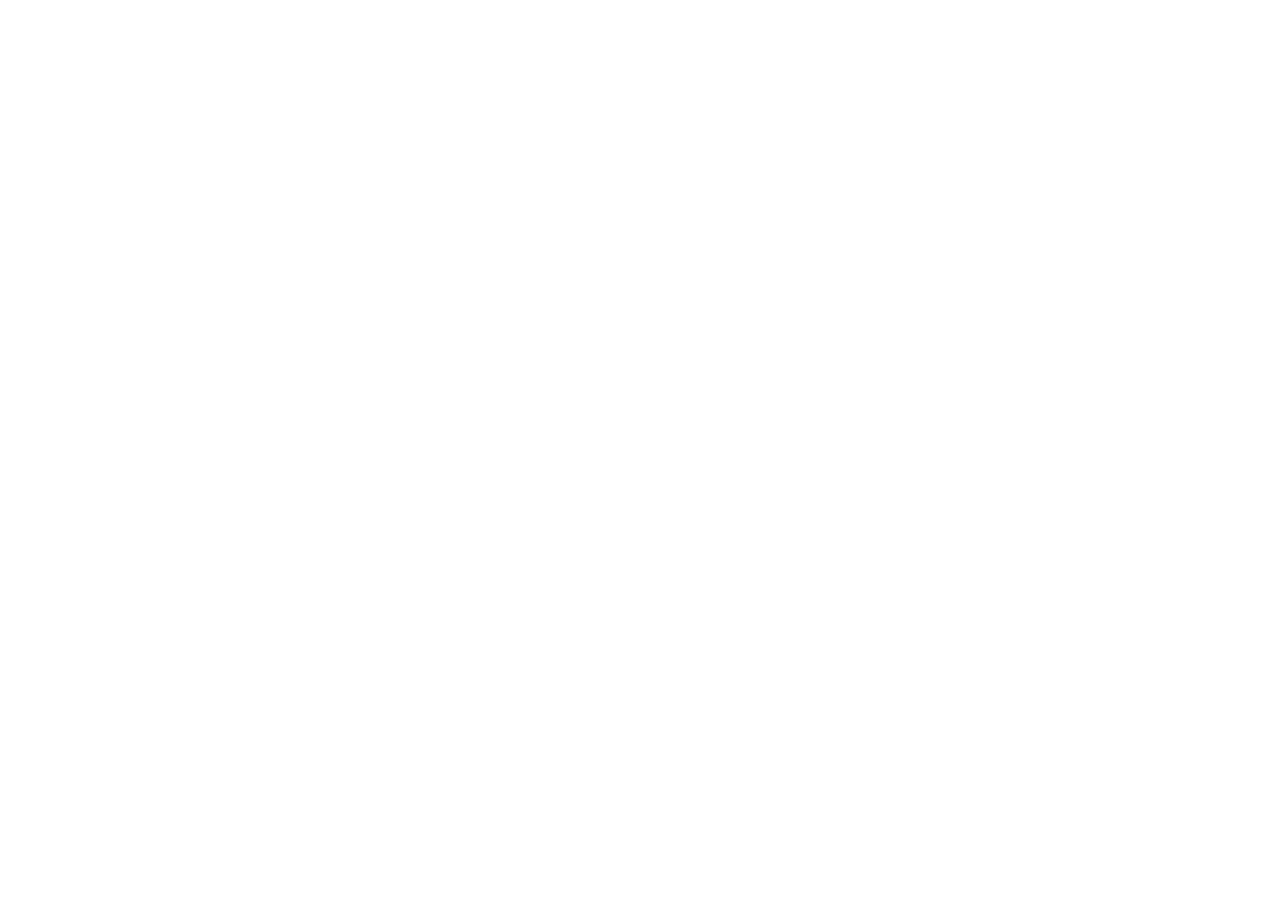
==== index.html @ 061f0e36 "Use tech stack vite_react_shadcn_ts" ====
<!DOCTYPE html>
<html lang="en">
  <head>
    <meta charset="UTF-8" />
    <meta name="viewport" content="width=device-width, initial-scale=1.0" />
    <title>ipl-arena-unleashed</title>
    <meta name="description" content="Lovable Generated Project" />
    <meta name="author" content="Lovable" />

    <meta property="og:title" content="ipl-arena-unleashed" />
    <meta property="og:description" content="Lovable Generated Project" />
    <meta property="og:type" content="website" />
    <meta property="og:image" content="https://lovable.dev/opengraph-image-p98pqg.png" />

    <meta name="twitter:card" content="summary_large_image" />
    <meta name="twitter:site" content="@lovable_dev" />
    <meta name="twitter:image" content="https://lovable.dev/opengraph-image-p98pqg.png" />
  </head>

  <body>
    <div id="root"></div>
    <!-- IMPORTANT: DO NOT REMOVE THIS SCRIPT TAG OR THIS VERY COMMENT! -->
    <script src="https://cdn.gpteng.co/gptengineer.js" type="module"></script>
    <script type="module" src="/src/main.tsx"></script>
  </body>
</html>
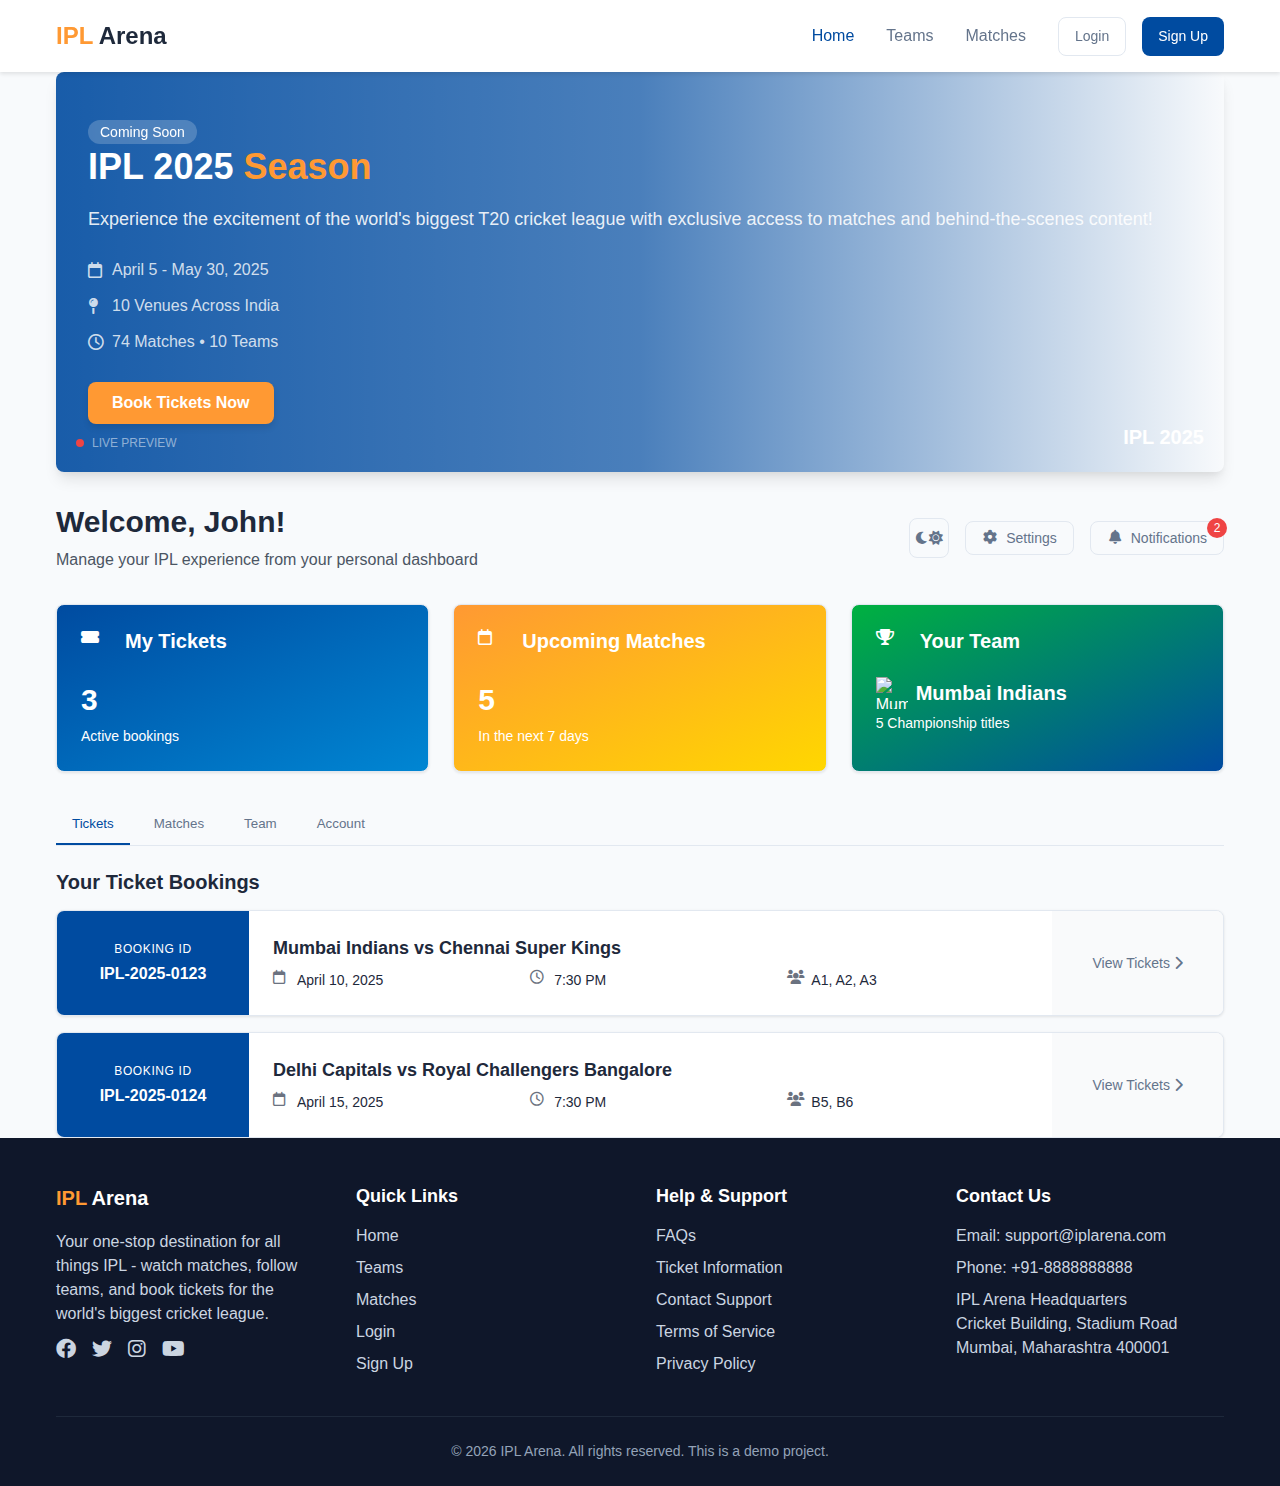
==== commit d65ab379: "Refactor: Convert project to HTML, CSS, and JS" ====
--- a/index.html
+++ b/index.html
@@ -1,9 +1,10 @@
+
 <!DOCTYPE html>
 <html lang="en">
   <head>
     <meta charset="UTF-8" />
     <meta name="viewport" content="width=device-width, initial-scale=1.0" />
-    <title>ipl-arena-unleashed</title>
+    <title>IPL Arena Unleashed</title>
     <meta name="description" content="Lovable Generated Project" />
     <meta name="author" content="Lovable" />
 
@@ -15,12 +16,556 @@
     <meta name="twitter:card" content="summary_large_image" />
     <meta name="twitter:site" content="@lovable_dev" />
     <meta name="twitter:image" content="https://lovable.dev/opengraph-image-p98pqg.png" />
+    
+    <link rel="stylesheet" href="styles.css">
+    <link rel="stylesheet" href="https://cdn.jsdelivr.net/npm/lucide-icons/dist/umd/lucide.min.css">
+    <!-- Font Awesome for icons -->
+    <link rel="stylesheet" href="https://cdnjs.cloudflare.com/ajax/libs/font-awesome/6.0.0/css/all.min.css">
   </head>
 
   <body>
-    <div id="root"></div>
+    <!-- App Container -->
+    <div id="app">
+      <!-- Navigation Bar -->
+      <nav class="navbar">
+        <div class="container">
+          <div class="navbar-brand">
+            <a href="index.html">
+              <span class="text-ipl-orange">IPL</span> Arena
+            </a>
+          </div>
+          <div class="navbar-menu" id="navbar-menu">
+            <a href="index.html" class="navbar-item active">Home</a>
+            <a href="teams.html" class="navbar-item">Teams</a>
+            <a href="matches.html" class="navbar-item">Matches</a>
+            <div class="navbar-end">
+              <a href="login.html" class="btn btn-outline">Login</a>
+              <a href="signup.html" class="btn btn-primary ml-4">Sign Up</a>
+            </div>
+          </div>
+          <button class="navbar-burger" id="navbar-burger">
+            <span></span>
+            <span></span>
+            <span></span>
+          </button>
+        </div>
+      </nav>
+
+      <!-- Main Content -->
+      <main class="container">
+        <!-- Dashboard Banner -->
+        <div class="dashboard-banner mb-8 rounded-lg shadow-lg overflow-hidden">
+          <div class="relative" style="height: 400px;">
+            <video class="absolute inset-0 w-full h-full object-cover" autoplay muted loop>
+              <source src="https://player.vimeo.com/external/577442929.hd.mp4?s=95cd585203a1df85b00594cf8551cf763bfd252e&profile_id=174&oauth2_token_id=57447761" type="video/mp4">
+              Your browser does not support the video tag.
+            </video>
+            
+            <!-- Dark overlay gradient -->
+            <div class="absolute inset-0 dark-overlay flex items-center">
+              <div class="p-8 max-w-lg">
+                <span class="inline-block px-3 py-1 bg-white-20 text-white rounded-full text-sm font-medium mb-4 backdrop-blur">
+                  Coming Soon
+                </span>
+                <h2 class="text-4xl font-bold text-white mb-4 leading-tight">
+                  IPL 2025 <span class="text-ipl-orange">Season</span>
+                </h2>
+                <p class="text-white-90 text-lg mb-6 leading-relaxed">
+                  Experience the excitement of the world's biggest T20 cricket league with exclusive access to matches and behind-the-scenes content!
+                </p>
+                
+                <div class="mb-7 space-y-3">
+                  <div class="flex items-center text-white-80">
+                    <i class="fa-regular fa-calendar icon-sm mr-2"></i>
+                    <span>April 5 - May 30, 2025</span>
+                  </div>
+                  <div class="flex items-center text-white-80">
+                    <i class="fa-solid fa-map-pin icon-sm mr-2"></i>
+                    <span>10 Venues Across India</span>
+                  </div>
+                  <div class="flex items-center text-white-80">
+                    <i class="fa-regular fa-clock icon-sm mr-2"></i>
+                    <span>74 Matches • 10 Teams</span>
+                  </div>
+                </div>
+                
+                <button class="btn btn-orange">
+                  Book Tickets Now
+                </button>
+              </div>
+            </div>
+            
+            <!-- IPL logo watermark -->
+            <div class="absolute bottom-5 right-5 opacity-50">
+              <div class="text-white text-xl font-bold">
+                IPL 2025
+              </div>
+            </div>
+            
+            <!-- Video play status indicator -->
+            <div class="absolute bottom-5 left-5 flex items-center text-white-50 text-xs">
+              <div class="w-2 h-2 bg-red-500 rounded-full mr-2 animate-pulse"></div>
+              <span>LIVE PREVIEW</span>
+            </div>
+          </div>
+        </div>
+
+        <!-- Dashboard Header -->
+        <div class="dashboard-header flex-col md-flex-row md-items-center justify-between mb-8">
+          <div>
+            <h1 class="text-3xl font-bold mb-2">Welcome, John!</h1>
+            <p class="text-gray-600 dark-text-gray-400">
+              Manage your IPL experience from your personal dashboard
+            </p>
+          </div>
+          <div class="mt-4 md-mt-0 flex items-center gap-2">
+            <button id="toggle-theme" class="btn btn-outline btn-icon mr-2">
+              <i class="fa-solid fa-moon dark-hidden"></i>
+              <i class="fa-solid fa-sun dark-visible hidden"></i>
+            </button>
+            <button class="btn btn-outline mr-2">
+              <i class="fa-solid fa-gear icon-sm mr-2"></i>
+              Settings
+            </button>
+            <button class="btn btn-outline relative">
+              <i class="fa-solid fa-bell icon-sm mr-2"></i>
+              Notifications
+              <span class="notification-badge">2</span>
+            </button>
+          </div>
+        </div>
+
+        <!-- Dashboard Cards -->
+        <div class="dashboard-cards grid grid-cols-1 md-grid-cols-3 gap-6 mb-8">
+          <div class="card bg-gradient-blue text-white">
+            <div class="flex items-center mb-4">
+              <i class="fa-solid fa-ticket-alt h-8 w-8 mr-3"></i>
+              <h3 class="text-xl font-bold">My Tickets</h3>
+            </div>
+            <p class="text-3xl font-bold mb-1">3</p>
+            <p class="text-sm opacity-80">Active bookings</p>
+          </div>
+          
+          <div class="card bg-gradient-orange text-white">
+            <div class="flex items-center mb-4">
+              <i class="fa-regular fa-calendar h-8 w-8 mr-3"></i>
+              <h3 class="text-xl font-bold">Upcoming Matches</h3>
+            </div>
+            <p class="text-3xl font-bold mb-1">5</p>
+            <p class="text-sm opacity-80">In the next 7 days</p>
+          </div>
+          
+          <div class="card bg-gradient-green text-white">
+            <div class="flex items-center mb-4">
+              <i class="fa-solid fa-trophy h-8 w-8 mr-3"></i>
+              <h3 class="text-xl font-bold">Your Team</h3>
+            </div>
+            <div class="favorite-team">
+              <div class="flex items-center mb-1">
+                <img src="https://bcciplayerimages.s3.ap-south-1.amazonaws.com/ipl/MI/Logos/Medium/MI.png" alt="Mumbai Indians" class="h-8 w-8 mr-2 object-contain team-logo">
+                <p class="text-xl font-bold">Mumbai Indians</p>
+              </div>
+              <p class="text-sm opacity-80">5 Championship titles</p>
+            </div>
+          </div>
+        </div>
+
+        <!-- Dashboard Tabs -->
+        <div class="dashboard-tabs">
+          <div class="tabs">
+            <button class="tab-item active" data-tab="tickets">Tickets</button>
+            <button class="tab-item" data-tab="matches">Matches</button>
+            <button class="tab-item" data-tab="team">Team</button>
+            <button class="tab-item" data-tab="account">Account</button>
+          </div>
+          
+          <!-- Tab Content -->
+          <div class="tab-content">
+            <!-- Tickets Tab -->
+            <div id="tickets-tab" class="tab-pane active">
+              <h3 class="text-xl font-bold mb-4">Your Ticket Bookings</h3>
+              
+              <div class="space-y-4">
+                <div class="card overflow-hidden">
+                  <div class="flex flex-col md-flex-row">
+                    <div class="bg-ipl-blue text-white p-6 flex flex-col items-center justify-center md-w-48">
+                      <p class="text-xs uppercase tracking-wider mb-1">Booking ID</p>
+                      <p class="font-bold">IPL-2025-0123</p>
+                    </div>
+                    <div class="p-6 flex-grow">
+                      <p class="text-lg font-bold mb-2">Mumbai Indians vs Chennai Super Kings</p>
+                      <div class="grid grid-cols-1 md-grid-cols-3 gap-4 text-sm">
+                        <div class="flex items-start">
+                          <i class="fa-regular fa-calendar h-4 w-4 mr-2 mt-0.5 text-gray-500"></i>
+                          <span>April 10, 2025</span>
+                        </div>
+                        <div class="flex items-start">
+                          <i class="fa-regular fa-clock h-4 w-4 mr-2 mt-0.5 text-gray-500"></i>
+                          <span>7:30 PM</span>
+                        </div>
+                        <div class="flex items-start">
+                          <i class="fa-solid fa-users h-4 w-4 mr-2 mt-0.5 text-gray-500"></i>
+                          <span>A1, A2, A3</span>
+                        </div>
+                      </div>
+                    </div>
+                    <div class="p-6 flex flex-col justify-center items-center md-items-end bg-gray-50">
+                      <a href="book-tickets.html" class="btn btn-ghost flex items-center">
+                        View Tickets
+                        <i class="fa-solid fa-chevron-right ml-1"></i>
+                      </a>
+                    </div>
+                  </div>
+                </div>
+                
+                <div class="card overflow-hidden">
+                  <div class="flex flex-col md-flex-row">
+                    <div class="bg-ipl-blue text-white p-6 flex flex-col items-center justify-center md-w-48">
+                      <p class="text-xs uppercase tracking-wider mb-1">Booking ID</p>
+                      <p class="font-bold">IPL-2025-0124</p>
+                    </div>
+                    <div class="p-6 flex-grow">
+                      <p class="text-lg font-bold mb-2">Delhi Capitals vs Royal Challengers Bangalore</p>
+                      <div class="grid grid-cols-1 md-grid-cols-3 gap-4 text-sm">
+                        <div class="flex items-start">
+                          <i class="fa-regular fa-calendar h-4 w-4 mr-2 mt-0.5 text-gray-500"></i>
+                          <span>April 15, 2025</span>
+                        </div>
+                        <div class="flex items-start">
+                          <i class="fa-regular fa-clock h-4 w-4 mr-2 mt-0.5 text-gray-500"></i>
+                          <span>7:30 PM</span>
+                        </div>
+                        <div class="flex items-start">
+                          <i class="fa-solid fa-users h-4 w-4 mr-2 mt-0.5 text-gray-500"></i>
+                          <span>B5, B6</span>
+                        </div>
+                      </div>
+                    </div>
+                    <div class="p-6 flex flex-col justify-center items-center md-items-end bg-gray-50">
+                      <a href="book-tickets.html" class="btn btn-ghost flex items-center">
+                        View Tickets
+                        <i class="fa-solid fa-chevron-right ml-1"></i>
+                      </a>
+                    </div>
+                  </div>
+                </div>
+              </div>
+            </div>
+            
+            <!-- Matches Tab -->
+            <div id="matches-tab" class="tab-pane">
+              <h3 class="text-xl font-bold mb-4">Upcoming Matches</h3>
+              
+              <div class="grid grid-cols-1 md-grid-cols-2 lg-grid-cols-3 gap-6">
+                <!-- Match Card 1 -->
+                <div class="card overflow-hidden">
+                  <div class="p-4 border-b">
+                    <p class="text-sm text-gray-500">
+                      Wed, 10 Apr • 7:30 PM
+                    </p>
+                    <p class="font-medium">Wankhede Stadium, Mumbai</p>
+                  </div>
+                  
+                  <div class="flex items-center justify-between p-4">
+                    <div class="text-center">
+                      <div class="h-16 w-16 flex items-center justify-center mx-auto">
+                        <img src="https://bcciplayerimages.s3.ap-south-1.amazonaws.com/ipl/MI/Logos/Medium/MI.png" alt="Mumbai Indians" class="max-w-full max-h-full object-contain">
+                      </div>
+                      <p class="font-bold mt-2">MI</p>
+                    </div>
+                    
+                    <div class="text-center">
+                      <p class="text-xs text-gray-500 mb-1">Match 1</p>
+                      <p class="font-bold text-xl">VS</p>
+                    </div>
+                    
+                    <div class="text-center">
+                      <div class="h-16 w-16 flex items-center justify-center mx-auto">
+                        <img src="https://bcciplayerimages.s3.ap-south-1.amazonaws.com/ipl/CSK/logos/Medium/CSK.png" alt="Chennai Super Kings" class="max-w-full max-h-full object-contain">
+                      </div>
+                      <p class="font-bold mt-2">CSK</p>
+                    </div>
+                  </div>
+                  
+                  <div class="p-4 border-t">
+                    <a href="book-tickets.html" class="btn btn-blue w-full">
+                      Book Tickets
+                    </a>
+                  </div>
+                </div>
+                
+                <!-- Match Card 2 -->
+                <div class="card overflow-hidden">
+                  <div class="p-4 border-b">
+                    <p class="text-sm text-gray-500">
+                      Fri, 12 Apr • 7:30 PM
+                    </p>
+                    <p class="font-medium">M. Chinnaswamy Stadium, Bangalore</p>
+                  </div>
+                  
+                  <div class="flex items-center justify-between p-4">
+                    <div class="text-center">
+                      <div class="h-16 w-16 flex items-center justify-center mx-auto">
+                        <img src="https://bcciplayerimages.s3.ap-south-1.amazonaws.com/ipl/RCB/Logos/Medium/RCB.png" alt="Royal Challengers Bangalore" class="max-w-full max-h-full object-contain">
+                      </div>
+                      <p class="font-bold mt-2">RCB</p>
+                    </div>
+                    
+                    <div class="text-center">
+                      <p class="text-xs text-gray-500 mb-1">Match 2</p>
+                      <p class="font-bold text-xl">VS</p>
+                    </div>
+                    
+                    <div class="text-center">
+                      <div class="h-16 w-16 flex items-center justify-center mx-auto">
+                        <img src="https://bcciplayerimages.s3.ap-south-1.amazonaws.com/ipl/KKR/Logos/Medium/KKR.png" alt="Kolkata Knight Riders" class="max-w-full max-h-full object-contain">
+                      </div>
+                      <p class="font-bold mt-2">KKR</p>
+                    </div>
+                  </div>
+                  
+                  <div class="p-4 border-t">
+                    <a href="book-tickets.html" class="btn btn-blue w-full">
+                      Book Tickets
+                    </a>
+                  </div>
+                </div>
+                
+                <!-- Match Card 3 -->
+                <div class="card overflow-hidden">
+                  <div class="p-4 border-b">
+                    <p class="text-sm text-gray-500">
+                      Sun, 14 Apr • 3:30 PM
+                    </p>
+                    <p class="font-medium">Arun Jaitley Stadium, Delhi</p>
+                  </div>
+                  
+                  <div class="flex items-center justify-between p-4">
+                    <div class="text-center">
+                      <div class="h-16 w-16 flex items-center justify-center mx-auto">
+                        <img src="https://bcciplayerimages.s3.ap-south-1.amazonaws.com/ipl/DC/Logos/Medium/DC.png" alt="Delhi Capitals" class="max-w-full max-h-full object-contain">
+                      </div>
+                      <p class="font-bold mt-2">DC</p>
+                    </div>
+                    
+                    <div class="text-center">
+                      <p class="text-xs text-gray-500 mb-1">Match 3</p>
+                      <p class="font-bold text-xl">VS</p>
+                    </div>
+                    
+                    <div class="text-center">
+                      <div class="h-16 w-16 flex items-center justify-center mx-auto">
+                        <img src="https://bcciplayerimages.s3.ap-south-1.amazonaws.com/ipl/PBKS/Logos/Medium/PBKS.png" alt="Punjab Kings" class="max-w-full max-h-full object-contain">
+                      </div>
+                      <p class="font-bold mt-2">PBKS</p>
+                    </div>
+                  </div>
+                  
+                  <div class="p-4 border-t">
+                    <a href="book-tickets.html" class="btn btn-blue w-full">
+                      Book Tickets
+                    </a>
+                  </div>
+                </div>
+              </div>
+            </div>
+            
+            <!-- Team Tab -->
+            <div id="team-tab" class="tab-pane">
+              <h3 class="text-xl font-bold mb-4">Your Favorite Team</h3>
+              
+              <div class="grid grid-cols-1 md-grid-cols-2 gap-6">
+                <!-- Team Card -->
+                <div class="card team-card overflow-hidden">
+                  <div class="team-card-header" style="background-color: #0078BC;">
+                    <div class="team-logo-container">
+                      <img src="https://bcciplayerimages.s3.ap-south-1.amazonaws.com/ipl/MI/Logos/Medium/MI.png" alt="Mumbai Indians" class="team-logo">
+                    </div>
+                    <div class="team-info">
+                      <h3 class="team-name">Mumbai Indians</h3>
+                      <p class="team-details">5x IPL Champions</p>
+                    </div>
+                  </div>
+                  <div class="team-stats">
+                    <div class="stat">
+                      <span class="stat-value">5</span>
+                      <span class="stat-label">Titles</span>
+                    </div>
+                    <div class="stat">
+                      <span class="stat-value">2013</span>
+                      <span class="stat-label">First Win</span>
+                    </div>
+                    <div class="stat">
+                      <span class="stat-value">234</span>
+                      <span class="stat-label">Matches</span>
+                    </div>
+                  </div>
+                  <div class="p-4 border-t">
+                    <button id="team-details-btn" class="btn btn-outline w-full" style="color: #0078BC; border-color: #0078BC;">
+                      Team Details
+                    </button>
+                  </div>
+                </div>
+                
+                <!-- Team Information Card -->
+                <div class="card p-6">
+                  <h4 class="text-lg font-bold mb-4 flex items-center">
+                    <i class="fa-solid fa-trophy mr-2" style="color: #0078BC;"></i>
+                    Team Information
+                  </h4>
+                  <div class="space-y-4">
+                    <div class="flex items-center">
+                      <i class="fa-solid fa-users mr-2 text-gray-500"></i>
+                      <div class="text-gray-500 w-24">Owner:</div>
+                      <div class="font-medium">Reliance Industries</div>
+                    </div>
+                    <div class="flex items-center">
+                      <i class="fa-solid fa-map-pin mr-2 text-gray-500"></i>
+                      <div class="text-gray-500 w-24">Home Ground:</div>
+                      <div class="font-medium">Wankhede Stadium</div>
+                    </div>
+                    <div class="flex items-center">
+                      <i class="fa-solid fa-award mr-2 text-gray-500"></i>
+                      <div class="text-gray-500 w-24">Championships:</div>
+                      <div class="font-medium">5</div>
+                    </div>
+                    
+                    <div class="pt-2">
+                      <h5 class="font-medium mb-3 flex items-center">
+                        <i class="fa-solid fa-users mr-2" style="color: #0078BC;"></i>
+                        Key Players
+                      </h5>
+                      <div class="grid grid-cols-2 gap-2">
+                        <div class="flex items-center bg-light-blue px-3 py-2 rounded-md" style="color: #0078BC">
+                          <span class="w-5 h-5 rounded-full bg-white mr-2 flex items-center justify-center text-xs" style="color: #0078BC">
+                            1
+                          </span>
+                          Rohit Sharma
+                        </div>
+                        <div class="flex items-center bg-light-blue px-3 py-2 rounded-md" style="color: #0078BC">
+                          <span class="w-5 h-5 rounded-full bg-white mr-2 flex items-center justify-center text-xs" style="color: #0078BC">
+                            2
+                          </span>
+                          Jasprit Bumrah
+                        </div>
+                        <div class="flex items-center bg-light-blue px-3 py-2 rounded-md" style="color: #0078BC">
+                          <span class="w-5 h-5 rounded-full bg-white mr-2 flex items-center justify-center text-xs" style="color: #0078BC">
+                            3
+                          </span>
+                          Suryakumar Yadav
+                        </div>
+                        <div class="flex items-center bg-light-blue px-3 py-2 rounded-md" style="color: #0078BC">
+                          <span class="w-5 h-5 rounded-full bg-white mr-2 flex items-center justify-center text-xs" style="color: #0078BC">
+                            4
+                          </span>
+                          Hardik Pandya
+                        </div>
+                      </div>
+                    </div>
+                    
+                    <div class="pt-3">
+                      <p class="text-sm leading-relaxed">
+                        Mumbai Indians is the most successful team in IPL history with five championships. Known for their strong team culture and ability to nurture young talent.
+                      </p>
+                      <a href="teams.html" class="btn w-full mt-4" style="background-color: #0078BC; color: white;">
+                        View Complete Team Profile
+                      </a>
+                    </div>
+                  </div>
+                </div>
+              </div>
+            </div>
+            
+            <!-- Account Tab -->
+            <div id="account-tab" class="tab-pane">
+              <h3 class="text-xl font-bold mb-4">Account Information</h3>
+              
+              <div class="card p-6">
+                <div class="space-y-4">
+                  <div>
+                    <p class="text-sm text-gray-500">Name</p>
+                    <p class="font-medium">John Doe</p>
+                  </div>
+                  <div>
+                    <p class="text-sm text-gray-500">Email</p>
+                    <p class="font-medium">user@example.com</p>
+                  </div>
+                  <div>
+                    <p class="text-sm text-gray-500">Phone</p>
+                    <p class="font-medium">+91 98765 43210</p>
+                  </div>
+                  <div>
+                    <p class="text-sm text-gray-500">Member Since</p>
+                    <p class="font-medium">January 2025</p>
+                  </div>
+                </div>
+              </div>
+            </div>
+          </div>
+        </div>
+      </main>
+
+      <!-- Footer -->
+      <footer class="footer">
+        <div class="container mx-auto px-4 py-8">
+          <div class="footer-grid">
+            <div>
+              <h3 class="footer-title">
+                <span class="text-ipl-orange">IPL</span> Arena
+              </h3>
+              <p class="footer-text mb-4">
+                Your one-stop destination for all things IPL - watch matches, follow teams, and book tickets for the world's biggest cricket league.
+              </p>
+              <div class="social-icons">
+                <a href="#" class="social-icon"><i class="fab fa-facebook"></i></a>
+                <a href="#" class="social-icon"><i class="fab fa-twitter"></i></a>
+                <a href="#" class="social-icon"><i class="fab fa-instagram"></i></a>
+                <a href="#" class="social-icon"><i class="fab fa-youtube"></i></a>
+              </div>
+            </div>
+            <div>
+              <h3 class="footer-section-title">Quick Links</h3>
+              <ul class="footer-links">
+                <li><a href="index.html">Home</a></li>
+                <li><a href="teams.html">Teams</a></li>
+                <li><a href="matches.html">Matches</a></li>
+                <li><a href="login.html">Login</a></li>
+                <li><a href="signup.html">Sign Up</a></li>
+              </ul>
+            </div>
+            <div>
+              <h3 class="footer-section-title">Help & Support</h3>
+              <ul class="footer-links">
+                <li><a href="#">FAQs</a></li>
+                <li><a href="#">Ticket Information</a></li>
+                <li><a href="#">Contact Support</a></li>
+                <li><a href="#">Terms of Service</a></li>
+                <li><a href="#">Privacy Policy</a></li>
+              </ul>
+            </div>
+            <div>
+              <h3 class="footer-section-title">Contact Us</h3>
+              <p class="footer-text mb-2">Email: support@iplarena.com</p>
+              <p class="footer-text mb-2">Phone: +91-8888888888</p>
+              <p class="footer-text">
+                IPL Arena Headquarters<br>
+                Cricket Building, Stadium Road<br>
+                Mumbai, Maharashtra 400001
+              </p>
+            </div>
+          </div>
+          <div class="footer-bottom">
+            <p>&copy; <span id="current-year"></span> IPL Arena. All rights reserved. This is a demo project.</p>
+          </div>
+        </div>
+      </footer>
+    </div>
+
+    <!-- Toast notification container -->
+    <div id="toast-container" class="toast-container"></div>
+
     <!-- IMPORTANT: DO NOT REMOVE THIS SCRIPT TAG OR THIS VERY COMMENT! -->
     <script src="https://cdn.gpteng.co/gptengineer.js" type="module"></script>
-    <script type="module" src="/src/main.tsx"></script>
+    <script src="script.js"></script>
   </body>
 </html>
--- a/styles.css
+++ b/styles.css
@@ -0,0 +1,1304 @@
+
+/* Base styles */
+:root {
+  --background: 0 0% 100%;
+  --foreground: 224 71.4% 4.1%;
+  --card: 0 0% 100%;
+  --card-foreground: 224 71.4% 4.1%;
+  --popover: 0 0% 100%;
+  --popover-foreground: 224 71.4% 4.1%;
+  --primary: 220.9 39.3% 11%;
+  --primary-foreground: 210 20% 98%;
+  --secondary: 220 14.3% 95.9%;
+  --secondary-foreground: 220.9 39.3% 11%;
+  --muted: 220 14.3% 95.9%;
+  --muted-foreground: 220 8.9% 46.1%;
+  --accent: 220 14.3% 95.9%;
+  --accent-foreground: 220.9 39.3% 11%;
+  --destructive: 0 84.2% 60.2%;
+  --destructive-foreground: 210 20% 98%;
+  --border: 220 13% 91%;
+  --input: 220 13% 91%;
+  --ring: 224 71.4% 4.1%;
+  --radius: 0.5rem;
+  
+  /* IPL colors */
+  --ipl-blue: #004BA0;
+  --ipl-orange: #FF9933;
+  --ipl-purple: #3F0FB7;
+  --ipl-green: #00B140;
+  --ipl-gold: #FFD700;
+}
+
+/* Dark mode variables */
+.dark {
+  --background: 224 71.4% 4.1%;
+  --foreground: 210 20% 98%;
+  --card: 224 71.4% 4.1%;
+  --card-foreground: 210 20% 98%;
+  --popover: 224 71.4% 4.1%;
+  --popover-foreground: 210 20% 98%;
+  --primary: 210 20% 98%;
+  --primary-foreground: 220.9 39.3% 11%;
+  --secondary: 215 27.9% 16.9%;
+  --secondary-foreground: 210 20% 98%;
+  --muted: 215 27.9% 16.9%;
+  --muted-foreground: 217.9 10.6% 64.9%;
+  --accent: 215 27.9% 16.9%;
+  --accent-foreground: 210 20% 98%;
+  --destructive: 0 62.8% 30.6%;
+  --destructive-foreground: 210 20% 98%;
+  --border: 215 27.9% 16.9%;
+  --input: 215 27.9% 16.9%;
+  --ring: 216 12.2% 83.9%;
+}
+
+/* Reset styles */
+* {
+  margin: 0;
+  padding: 0;
+  box-sizing: border-box;
+  border-color: hsl(var(--border));
+}
+
+body {
+  font-family: -apple-system, BlinkMacSystemFont, "Segoe UI", Roboto, Helvetica, Arial, sans-serif;
+  background-color: #f8fafc;
+  color: #1e293b;
+  line-height: 1.5;
+  transition: background-color 0.3s, color 0.3s;
+}
+
+body.dark {
+  background-color: #0f172a;
+  color: #f1f5f9;
+}
+
+/* Layout */
+.container {
+  width: 100%;
+  max-width: 1200px;
+  margin: 0 auto;
+  padding: 0 1rem;
+}
+
+main {
+  padding: 2rem 0;
+  min-height: calc(100vh - 64px - 400px); /* Subtract header and footer height */
+}
+
+/* Typography */
+h1, h2, h3, h4, h5, h6 {
+  margin-bottom: 0.5rem;
+  font-weight: 600;
+  line-height: 1.2;
+}
+
+a {
+  color: var(--ipl-blue);
+  text-decoration: none;
+  transition: color 0.3s;
+}
+
+a:hover {
+  color: #0062cc;
+  text-decoration: underline;
+}
+
+.dark a {
+  color: #60a5fa;
+}
+
+.dark a:hover {
+  color: #93c5fd;
+}
+
+/* Navbar */
+.navbar {
+  background-color: white;
+  box-shadow: 0 2px 4px rgba(0, 0, 0, 0.1);
+  padding: 1rem 0;
+  position: sticky;
+  top: 0;
+  z-index: 100;
+  transition: background-color 0.3s;
+}
+
+.dark .navbar {
+  background-color: #1e293b;
+  box-shadow: 0 2px 4px rgba(0, 0, 0, 0.3);
+}
+
+.navbar .container {
+  display: flex;
+  justify-content: space-between;
+  align-items: center;
+}
+
+.navbar-brand {
+  font-size: 1.5rem;
+  font-weight: 700;
+}
+
+.navbar-brand a {
+  color: #1e293b;
+  text-decoration: none;
+}
+
+.dark .navbar-brand a {
+  color: #f1f5f9;
+}
+
+.navbar-menu {
+  display: flex;
+  align-items: center;
+}
+
+.navbar-item {
+  padding: 0.5rem 1rem;
+  color: #64748b;
+  text-decoration: none;
+  transition: color 0.3s;
+}
+
+.navbar-item:hover, 
+.navbar-item.active {
+  color: var(--ipl-blue);
+}
+
+.dark .navbar-item {
+  color: #cbd5e1;
+}
+
+.dark .navbar-item:hover, 
+.dark .navbar-item.active {
+  color: white;
+}
+
+.navbar-end {
+  display: flex;
+  margin-left: 1rem;
+}
+
+.navbar-burger {
+  display: none;
+  background: none;
+  border: none;
+  cursor: pointer;
+}
+
+.navbar-burger span {
+  display: block;
+  width: 24px;
+  height: 2px;
+  margin: 5px 0;
+  background-color: #1e293b;
+  transition: transform 0.3s, opacity 0.3s;
+}
+
+.dark .navbar-burger span {
+  background-color: #f1f5f9;
+}
+
+/* Buttons */
+.btn {
+  display: inline-flex;
+  align-items: center;
+  justify-content: center;
+  border-radius: 0.5rem;
+  font-weight: 500;
+  padding: 0.5rem 1rem;
+  transition: all 0.3s;
+  cursor: pointer;
+  font-size: 0.875rem;
+  border: none;
+  text-decoration: none !important;
+}
+
+.btn-primary {
+  background-color: var(--ipl-blue);
+  color: white;
+}
+
+.btn-primary:hover {
+  background-color: #0062cc;
+  color: white;
+}
+
+.btn-orange {
+  background-color: var(--ipl-orange);
+  color: white;
+  font-weight: 600;
+  padding: 0.75rem 1.5rem;
+  height: auto;
+  font-size: 1rem;
+  box-shadow: 0 4px 6px rgba(0, 0, 0, 0.1);
+  transform: translateY(0);
+  transition: transform 0.3s, box-shadow 0.3s, background-color 0.3s;
+}
+
+.btn-orange:hover {
+  background-color: #ff8c1a;
+  color: white;
+  box-shadow: 0 6px 8px rgba(0, 0, 0, 0.15);
+  transform: translateY(-2px);
+}
+
+.btn-blue {
+  background-color: var(--ipl-blue);
+  color: white;
+}
+
+.btn-blue:hover {
+  background-color: #0062cc;
+  color: white;
+}
+
+.btn-outline {
+  background-color: transparent;
+  border: 1px solid #e2e8f0;
+  color: #64748b;
+}
+
+.btn-outline:hover {
+  background-color: #f8fafc;
+  color: #1e293b;
+}
+
+.dark .btn-outline {
+  border-color: #334155;
+  color: #cbd5e1;
+}
+
+.dark .btn-outline:hover {
+  background-color: #1e293b;
+  color: white;
+}
+
+.btn-icon {
+  height: 2.5rem;
+  width: 2.5rem;
+  padding: 0;
+}
+
+.btn-ghost {
+  background-color: transparent;
+  color: #64748b;
+}
+
+.btn-ghost:hover {
+  background-color: #f8fafc;
+  color: #1e293b;
+}
+
+.dark .btn-ghost:hover {
+  background-color: #1e293b;
+  color: white;
+}
+
+.notification-badge {
+  position: absolute;
+  top: -0.25rem;
+  right: -0.25rem;
+  background-color: #ef4444;
+  color: white;
+  font-size: 0.75rem;
+  height: 1.25rem;
+  width: 1.25rem;
+  border-radius: 9999px;
+  display: flex;
+  align-items: center;
+  justify-content: center;
+}
+
+/* Cards */
+.card {
+  background-color: white;
+  border: 1px solid #e2e8f0;
+  border-radius: 0.5rem;
+  box-shadow: 0 1px 3px rgba(0, 0, 0, 0.1);
+  transition: background-color 0.3s, border-color 0.3s;
+}
+
+.dark .card {
+  background-color: #1e293b;
+  border-color: #334155;
+}
+
+/* Card backgrounds */
+.bg-gradient-blue {
+  background: linear-gradient(to bottom right, var(--ipl-blue), #0086d3);
+  color: white;
+  padding: 1.5rem;
+  border-radius: 0.5rem;
+  transition: transform 0.3s;
+}
+
+.bg-gradient-orange {
+  background: linear-gradient(to bottom right, var(--ipl-orange), var(--ipl-gold));
+  color: white;
+  padding: 1.5rem;
+  border-radius: 0.5rem;
+  transition: transform 0.3s;
+}
+
+.bg-gradient-green {
+  background: linear-gradient(to bottom right, var(--ipl-green), var(--ipl-blue));
+  color: white;
+  padding: 1.5rem;
+  border-radius: 0.5rem;
+  transition: transform 0.3s;
+}
+
+.dark .bg-gradient-blue,
+.dark .bg-gradient-orange,
+.dark .bg-gradient-green {
+  opacity: 0.8;
+}
+
+/* Dashboard styles */
+.dashboard-header {
+  display: flex;
+  flex-direction: column;
+  margin-bottom: 2rem;
+}
+
+@media (min-width: 768px) {
+  .dashboard-header {
+    flex-direction: row;
+    justify-content: space-between;
+    align-items: center;
+  }
+}
+
+.dashboard-cards {
+  display: grid;
+  grid-template-columns: 1fr;
+  gap: 1.5rem;
+  margin-bottom: 2rem;
+}
+
+@media (min-width: 768px) {
+  .dashboard-cards {
+    grid-template-columns: repeat(3, 1fr);
+  }
+}
+
+.dark-text-gray-400 {
+  color: #9ca3af;
+}
+
+.icon-sm {
+  width: 1rem;
+  height: 1rem;
+}
+
+/* Tabs */
+.tabs {
+  display: flex;
+  border-bottom: 1px solid #e2e8f0;
+  margin-bottom: 1.5rem;
+  overflow-x: auto;
+}
+
+.dark .tabs {
+  border-bottom-color: #334155;
+}
+
+.tab-item {
+  padding: 0.75rem 1rem;
+  font-weight: 500;
+  color: #64748b;
+  border-bottom: 2px solid transparent;
+  cursor: pointer;
+  background: transparent;
+  border-top: none;
+  border-left: none;
+  border-right: none;
+  margin-right: 0.5rem;
+  transition: color 0.3s, border-color 0.3s;
+  white-space: nowrap;
+}
+
+.tab-item:hover {
+  color: var(--ipl-blue);
+}
+
+.tab-item.active {
+  color: var(--ipl-blue);
+  border-bottom-color: var(--ipl-blue);
+}
+
+.dark .tab-item {
+  color: #cbd5e1;
+}
+
+.dark .tab-item:hover,
+.dark .tab-item.active {
+  color: white;
+  border-bottom-color: white;
+}
+
+.tab-content {
+  margin-top: 1.5rem;
+}
+
+.tab-pane {
+  display: none;
+}
+
+.tab-pane.active {
+  display: block;
+}
+
+/* Team card */
+.team-card {
+  overflow: hidden;
+}
+
+.team-card-header {
+  display: flex;
+  align-items: center;
+  padding: 1.5rem;
+  color: white;
+  position: relative;
+}
+
+.team-logo-container {
+  width: 80px;
+  height: 80px;
+  background-color: white;
+  border-radius: 50%;
+  display: flex;
+  align-items: center;
+  justify-content: center;
+  margin-right: 1rem;
+  box-shadow: 0 4px 6px rgba(0, 0, 0, 0.1);
+}
+
+.team-logo {
+  max-width: 80%;
+  max-height: 80%;
+}
+
+.team-info {
+  flex: 1;
+}
+
+.team-name {
+  font-size: 1.5rem;
+  font-weight: 700;
+  margin: 0;
+}
+
+.team-details {
+  font-size: 0.875rem;
+  opacity: 0.8;
+}
+
+.team-stats {
+  display: flex;
+  justify-content: space-around;
+  padding: 1rem;
+  border-bottom: 1px solid #e2e8f0;
+}
+
+.dark .team-stats {
+  border-bottom-color: #334155;
+}
+
+.stat {
+  text-align: center;
+}
+
+.stat-value {
+  font-size: 1.25rem;
+  font-weight: 700;
+  display: block;
+}
+
+.stat-label {
+  font-size: 0.75rem;
+  color: #64748b;
+}
+
+.dark .stat-label {
+  color: #9ca3af;
+}
+
+.bg-light-blue {
+  background-color: rgba(0, 120, 188, 0.1);
+}
+
+/* Dashboard Banner */
+.dashboard-banner {
+  position: relative;
+  margin-bottom: 2rem;
+}
+
+.dark-overlay {
+  background: linear-gradient(to right, rgba(0, 75, 160, 0.9), rgba(0, 75, 160, 0.7), transparent);
+  display: flex;
+  align-items: center;
+}
+
+.bg-white-20 {
+  background-color: rgba(255, 255, 255, 0.2);
+}
+
+.text-white {
+  color: white;
+}
+
+.text-white-90 {
+  color: rgba(255, 255, 255, 0.9);
+}
+
+.text-white-80 {
+  color: rgba(255, 255, 255, 0.8);
+}
+
+.text-white-50 {
+  color: rgba(255, 255, 255, 0.5);
+}
+
+.text-ipl-orange {
+  color: var(--ipl-orange);
+}
+
+.backdrop-blur {
+  backdrop-filter: blur(4px);
+}
+
+.animate-pulse {
+  animation: pulse 2s cubic-bezier(0.4, 0, 0.6, 1) infinite;
+}
+
+@keyframes pulse {
+  0%, 100% {
+    opacity: 1;
+  }
+  50% {
+    opacity: 0.5;
+  }
+}
+
+/* Spacing utility classes */
+.ml-1 {
+  margin-left: 0.25rem;
+}
+
+.ml-2 {
+  margin-left: 0.5rem;
+}
+
+.ml-4 {
+  margin-left: 1rem;
+}
+
+.mr-1 {
+  margin-right: 0.25rem;
+}
+
+.mr-2 {
+  margin-right: 0.5rem;
+}
+
+.mr-3 {
+  margin-right: 0.75rem;
+}
+
+.mb-1 {
+  margin-bottom: 0.25rem;
+}
+
+.mb-2 {
+  margin-bottom: 0.5rem;
+}
+
+.mb-4 {
+  margin-bottom: 1rem;
+}
+
+.mb-6 {
+  margin-bottom: 1.5rem;
+}
+
+.mb-7 {
+  margin-bottom: 1.75rem;
+}
+
+.mb-8 {
+  margin-bottom: 2rem;
+}
+
+.mt-2 {
+  margin-top: 0.5rem;
+}
+
+.mt-4 {
+  margin-top: 1rem;
+}
+
+.mt-0.5 {
+  margin-top: 0.125rem;
+}
+
+.space-y-2 > * + * {
+  margin-top: 0.5rem;
+}
+
+.space-y-3 > * + * {
+  margin-top: 0.75rem;
+}
+
+.space-y-4 > * + * {
+  margin-top: 1rem;
+}
+
+.gap-2 {
+  gap: 0.5rem;
+}
+
+.gap-4 {
+  gap: 1rem;
+}
+
+.gap-6 {
+  gap: 1.5rem;
+}
+
+.p-4 {
+  padding: 1rem;
+}
+
+.p-6 {
+  padding: 1.5rem;
+}
+
+.p-8 {
+  padding: 2rem;
+}
+
+.px-3 {
+  padding-left: 0.75rem;
+  padding-right: 0.75rem;
+}
+
+.px-4 {
+  padding-left: 1rem;
+  padding-right: 1rem;
+}
+
+.py-1 {
+  padding-top: 0.25rem;
+  padding-bottom: 0.25rem;
+}
+
+.py-2 {
+  padding-top: 0.5rem;
+  padding-bottom: 0.5rem;
+}
+
+.pt-2 {
+  padding-top: 0.5rem;
+}
+
+.pt-3 {
+  padding-top: 0.75rem;
+}
+
+/* Layout classes */
+.flex {
+  display: flex;
+}
+
+.flex-col {
+  flex-direction: column;
+}
+
+.items-center {
+  align-items: center;
+}
+
+.items-start {
+  align-items: flex-start;
+}
+
+.justify-between {
+  justify-content: space-between;
+}
+
+.justify-center {
+  justify-content: center;
+}
+
+.grid {
+  display: grid;
+}
+
+.grid-cols-1 {
+  grid-template-columns: repeat(1, 1fr);
+}
+
+.grid-cols-2 {
+  grid-template-columns: repeat(2, 1fr);
+}
+
+.flex-grow {
+  flex-grow: 1;
+}
+
+.w-full {
+  width: 100%;
+}
+
+.h-2 {
+  height: 0.5rem;
+}
+
+.h-4 {
+  height: 1rem;
+}
+
+.h-5 {
+  height: 1.25rem;
+}
+
+.h-8 {
+  height: 2rem;
+}
+
+.h-16 {
+  height: 4rem;
+}
+
+.w-2 {
+  width: 0.5rem;
+}
+
+.w-4 {
+  width: 1rem;
+}
+
+.w-5 {
+  width: 1.25rem;
+}
+
+.w-8 {
+  width: 2rem;
+}
+
+.w-16 {
+  width: 4rem;
+}
+
+.w-24 {
+  width: 6rem;
+}
+
+/* Positioning */
+.relative {
+  position: relative;
+}
+
+.absolute {
+  position: absolute;
+}
+
+.inset-0 {
+  top: 0;
+  right: 0;
+  bottom: 0;
+  left: 0;
+}
+
+.top-0 {
+  top: 0;
+}
+
+.right-0 {
+  right: 0;
+}
+
+.bottom-5 {
+  bottom: 1.25rem;
+}
+
+.left-5 {
+  left: 1.25rem;
+}
+
+.right-5 {
+  right: 1.25rem;
+}
+
+.z-10 {
+  z-index: 10;
+}
+
+/* Text utility classes */
+.text-xs {
+  font-size: 0.75rem;
+}
+
+.text-sm {
+  font-size: 0.875rem;
+}
+
+.text-base {
+  font-size: 1rem;
+}
+
+.text-lg {
+  font-size: 1.125rem;
+}
+
+.text-xl {
+  font-size: 1.25rem;
+}
+
+.text-3xl {
+  font-size: 1.875rem;
+}
+
+.text-4xl {
+  font-size: 2.25rem;
+}
+
+.font-medium {
+  font-weight: 500;
+}
+
+.font-semibold {
+  font-weight: 600;
+}
+
+.font-bold {
+  font-weight: 700;
+}
+
+.leading-tight {
+  line-height: 1.25;
+}
+
+.leading-relaxed {
+  line-height: 1.625;
+}
+
+.text-center {
+  text-align: center;
+}
+
+.uppercase {
+  text-transform: uppercase;
+}
+
+.tracking-wider {
+  letter-spacing: 0.05em;
+}
+
+.text-gray-400 {
+  color: #9ca3af;
+}
+
+.text-gray-500 {
+  color: #6b7280;
+}
+
+.text-gray-600 {
+  color: #4b5563;
+}
+
+/* Border utility classes */
+.border {
+  border-width: 1px;
+}
+
+.border-t {
+  border-top-width: 1px;
+}
+
+.border-b {
+  border-bottom-width: 1px;
+}
+
+.rounded-md {
+  border-radius: 0.375rem;
+}
+
+.rounded-lg {
+  border-radius: 0.5rem;
+}
+
+.rounded-full {
+  border-radius: 9999px;
+}
+
+/* Background utility classes */
+.bg-red-500 {
+  background-color: #ef4444;
+}
+
+.bg-gray-50 {
+  background-color: #f9fafb;
+}
+
+.dark .bg-gray-50 {
+  background-color: #1e293b;
+}
+
+.bg-gray-700 {
+  background-color: #374151;
+}
+
+.bg-ipl-blue {
+  background-color: var(--ipl-blue);
+}
+
+.object-cover {
+  object-fit: cover;
+}
+
+.object-contain {
+  object-fit: contain;
+}
+
+.shadow-lg {
+  box-shadow: 0 10px 15px -3px rgba(0, 0, 0, 0.1), 0 4px 6px -2px rgba(0, 0, 0, 0.05);
+}
+
+.shadow-md {
+  box-shadow: 0 4px 6px -1px rgba(0, 0, 0, 0.1), 0 2px 4px -1px rgba(0, 0, 0, 0.06);
+}
+
+.overflow-hidden {
+  overflow: hidden;
+}
+
+/* Dark mode utility classes */
+.dark-hidden {
+  display: block;
+}
+
+.dark-visible {
+  display: none;
+}
+
+body.dark .dark-hidden {
+  display: none;
+}
+
+body.dark .dark-visible {
+  display: block;
+}
+
+/* Footer */
+.footer {
+  background-color: #0f172a;
+  color: #f8fafc;
+  padding: 3rem 0 1.5rem;
+}
+
+.footer-grid {
+  display: grid;
+  grid-template-columns: 1fr;
+  gap: 2rem;
+}
+
+@media (min-width: 768px) {
+  .footer-grid {
+    grid-template-columns: repeat(4, 1fr);
+  }
+}
+
+.footer-title {
+  font-size: 1.25rem;
+  font-weight: 700;
+  margin-bottom: 1.25rem;
+  color: white;
+}
+
+.footer-section-title {
+  font-size: 1.125rem;
+  font-weight: 600;
+  margin-bottom: 1rem;
+  color: white;
+}
+
+.footer-text {
+  color: #cbd5e1;
+  margin-bottom: 0.5rem;
+}
+
+.footer-links {
+  list-style: none;
+  padding-left: 0;
+}
+
+.footer-links li {
+  margin-bottom: 0.5rem;
+}
+
+.footer-links a {
+  color: #cbd5e1;
+  text-decoration: none;
+  transition: color 0.3s;
+}
+
+.footer-links a:hover {
+  color: #f8fafc;
+}
+
+.social-icons {
+  display: flex;
+  gap: 1rem;
+}
+
+.social-icon {
+  color: #cbd5e1;
+  font-size: 1.25rem;
+  transition: color 0.3s;
+}
+
+.social-icon:hover {
+  color: #f8fafc;
+}
+
+.footer-bottom {
+  border-top: 1px solid #1e293b;
+  margin-top: 2rem;
+  padding-top: 1.5rem;
+  text-align: center;
+  color: #94a3b8;
+  font-size: 0.875rem;
+}
+
+/* Toast notifications */
+.toast-container {
+  position: fixed;
+  bottom: 1rem;
+  right: 1rem;
+  z-index: 9999;
+  display: flex;
+  flex-direction: column;
+  gap: 0.5rem;
+}
+
+.toast {
+  background-color: white;
+  border-radius: 0.5rem;
+  padding: 1rem;
+  box-shadow: 0 4px 12px rgba(0, 0, 0, 0.15);
+  display: flex;
+  align-items: center;
+  gap: 0.75rem;
+  max-width: 320px;
+  animation: slideIn 0.3s ease-out;
+  pointer-events: auto;
+}
+
+.dark .toast {
+  background-color: #1e293b;
+}
+
+.toast-success {
+  border-left: 4px solid #22c55e;
+}
+
+.toast-error {
+  border-left: 4px solid #ef4444;
+}
+
+.toast-warning {
+  border-left: 4px solid #f59e0b;
+}
+
+.toast-info {
+  border-left: 4px solid #3b82f6;
+}
+
+.toast-icon {
+  font-size: 1.25rem;
+}
+
+.toast-success .toast-icon {
+  color: #22c55e;
+}
+
+.toast-error .toast-icon {
+  color: #ef4444;
+}
+
+.toast-warning .toast-icon {
+  color: #f59e0b;
+}
+
+.toast-info .toast-icon {
+  color: #3b82f6;
+}
+
+.toast-content {
+  flex: 1;
+}
+
+.toast-title {
+  font-weight: 600;
+  font-size: 0.875rem;
+  margin-bottom: 0.25rem;
+}
+
+.toast-message {
+  color: #64748b;
+  font-size: 0.75rem;
+}
+
+.dark .toast-message {
+  color: #cbd5e1;
+}
+
+.toast-close {
+  background: none;
+  border: none;
+  color: #94a3b8;
+  cursor: pointer;
+  font-size: 1rem;
+  padding: 0;
+}
+
+.dark .toast-close {
+  color: #cbd5e1;
+}
+
+@keyframes slideIn {
+  from {
+    transform: translateX(100%);
+    opacity: 0;
+  }
+  to {
+    transform: translateX(0);
+    opacity: 1;
+  }
+}
+
+@keyframes slideOut {
+  from {
+    transform: translateX(0);
+    opacity: 1;
+  }
+  to {
+    transform: translateX(100%);
+    opacity: 0;
+  }
+}
+
+/* Responsive adjustments */
+@media (max-width: 767px) {
+  .navbar-menu {
+    display: none;
+    position: absolute;
+    top: 100%;
+    left: 0;
+    right: 0;
+    background-color: white;
+    flex-direction: column;
+    align-items: flex-start;
+    padding: 1rem;
+    box-shadow: 0 4px 6px rgba(0, 0, 0, 0.1);
+  }
+
+  .dark .navbar-menu {
+    background-color: #1e293b;
+  }
+
+  .navbar-menu.active {
+    display: flex;
+  }
+
+  .navbar-item {
+    width: 100%;
+    padding: 0.75rem 0;
+  }
+
+  .navbar-end {
+    margin-left: 0;
+    margin-top: 0.5rem;
+    width: 100%;
+    flex-direction: column;
+    gap: 0.5rem;
+  }
+
+  .navbar-end .btn {
+    width: 100%;
+  }
+
+  .navbar-burger {
+    display: block;
+  }
+
+  .md-flex-row {
+    flex-direction: column;
+  }
+
+  .md-items-center {
+    align-items: flex-start;
+  }
+
+  .md-mt-0 {
+    margin-top: 1rem;
+  }
+
+  .md-grid-cols-2,
+  .md-grid-cols-3 {
+    grid-template-columns: 1fr;
+  }
+
+  .md-w-48 {
+    width: 100%;
+  }
+
+  .md-items-end {
+    align-items: center;
+  }
+}
+
+@media (min-width: 768px) {
+  .md-flex-row {
+    flex-direction: row;
+  }
+
+  .md-items-center {
+    align-items: center;
+  }
+
+  .md-mt-0 {
+    margin-top: 0;
+  }
+
+  .md-grid-cols-2 {
+    grid-template-columns: repeat(2, 1fr);
+  }
+
+  .md-grid-cols-3 {
+    grid-template-columns: repeat(3, 1fr);
+  }
+
+  .md-w-48 {
+    width: 12rem;
+  }
+
+  .md-items-end {
+    align-items: flex-end;
+  }
+}
+
+@media (min-width: 1024px) {
+  .lg-grid-cols-3 {
+    grid-template-columns: repeat(3, 1fr);
+  }
+}
+
+/* Hidden element */
+.hidden {
+  display: none;
+}
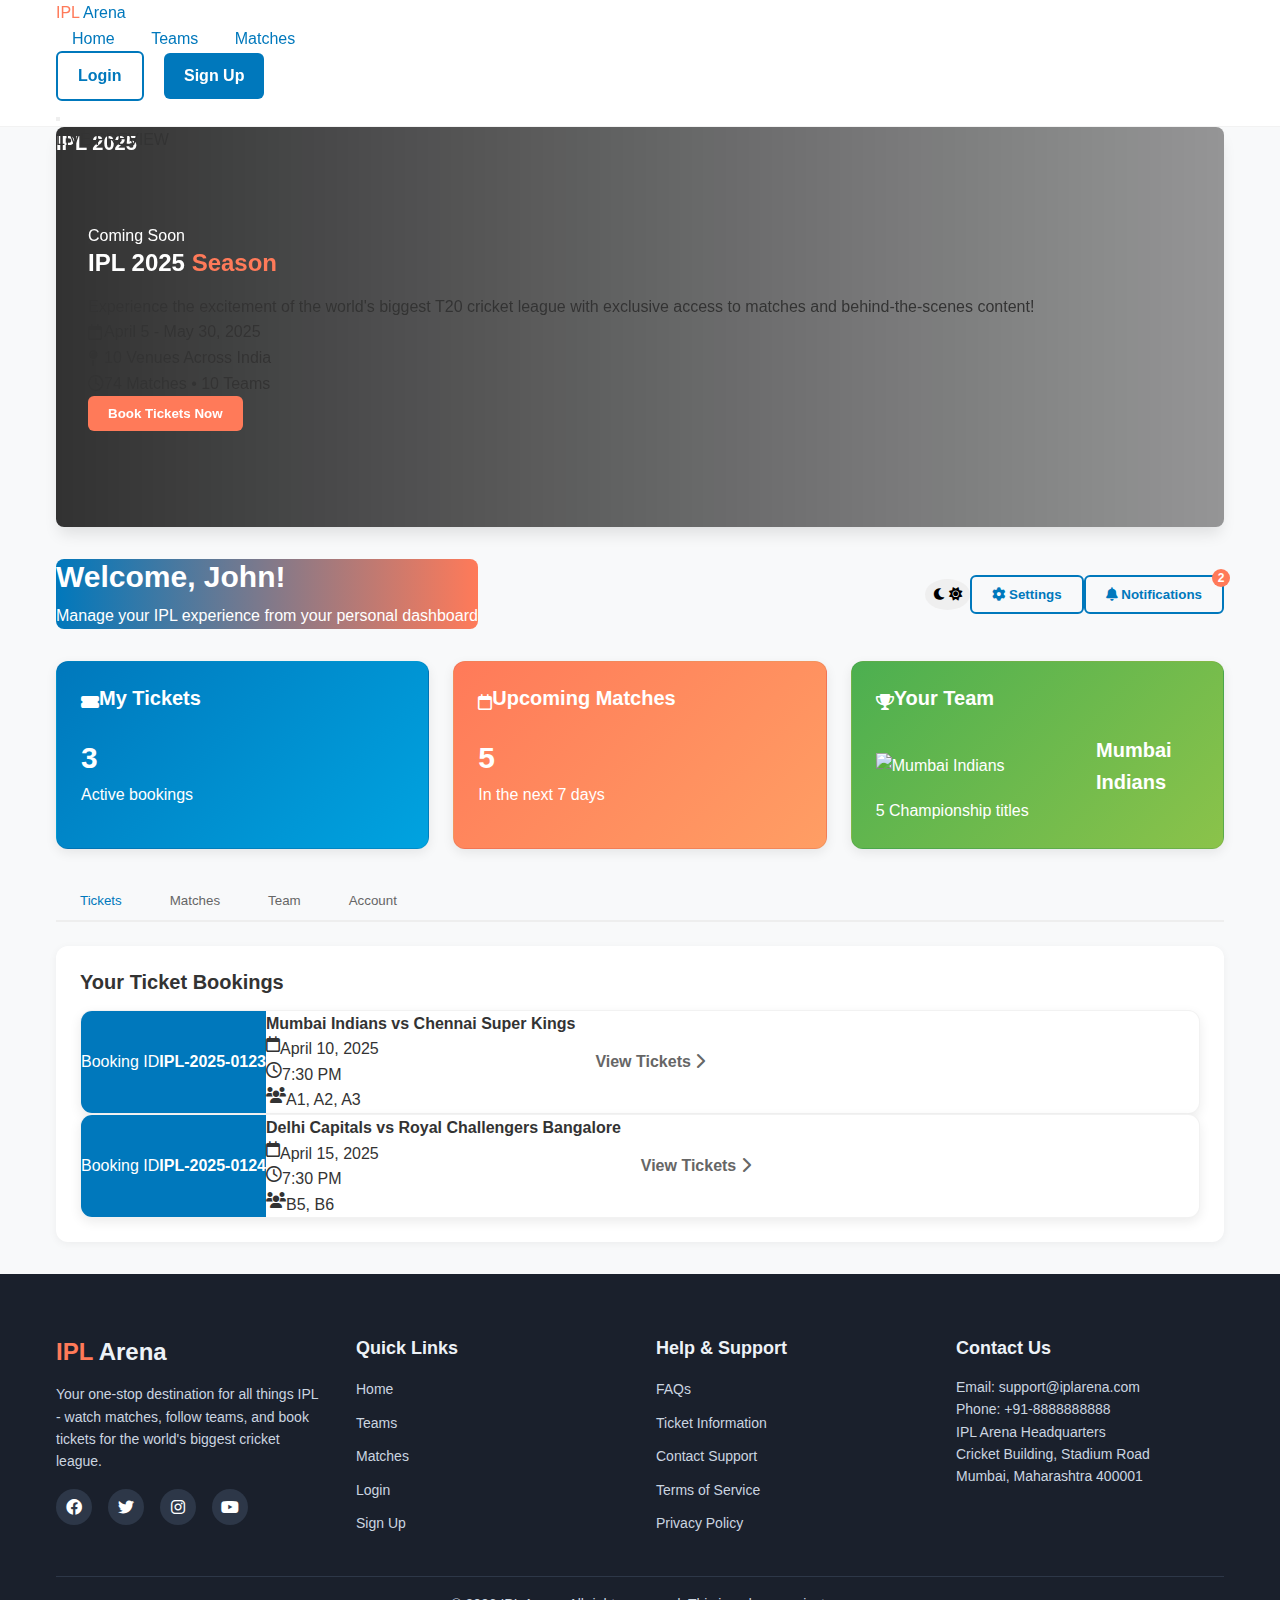
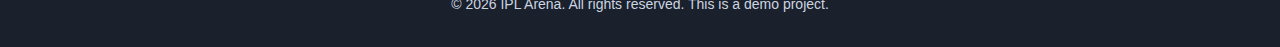
==== commit 2785bd0c: "Enhance UI and enable functionality" ====
--- a/index.html
+++ b/index.html
@@ -1,4 +1,3 @@
-
 <!DOCTYPE html>
 <html lang="en">
   <head>
@@ -21,8 +20,15 @@
     <link rel="stylesheet" href="https://cdn.jsdelivr.net/npm/lucide-icons/dist/umd/lucide.min.css">
     <!-- Font Awesome for icons -->
     <link rel="stylesheet" href="https://cdnjs.cloudflare.com/ajax/libs/font-awesome/6.0.0/css/all.min.css">
+    
+    <!-- Add smooth scroll behavior -->
+    <style>
+      html {
+        scroll-behavior: smooth;
+      }
+    </style>
   </head>
-
+  
   <body>
     <!-- App Container -->
     <div id="app">
@@ -50,460 +56,460 @@
           </button>
         </div>
       </nav>
-
-      <!-- Main Content -->
-      <main class="container">
-        <!-- Dashboard Banner -->
-        <div class="dashboard-banner mb-8 rounded-lg shadow-lg overflow-hidden">
-          <div class="relative" style="height: 400px;">
-            <video class="absolute inset-0 w-full h-full object-cover" autoplay muted loop>
-              <source src="https://player.vimeo.com/external/577442929.hd.mp4?s=95cd585203a1df85b00594cf8551cf763bfd252e&profile_id=174&oauth2_token_id=57447761" type="video/mp4">
-              Your browser does not support the video tag.
-            </video>
+    
+    <!-- Enhanced Main Content -->
+    <main class="container">
+      <!-- Dashboard Banner -->
+      <div class="dashboard-banner mb-8 rounded-lg shadow-lg overflow-hidden">
+        <div class="relative" style="height: 400px;">
+          <video class="absolute inset-0 w-full h-full object-cover" autoplay muted loop>
+            <source src="https://player.vimeo.com/external/577442929.hd.mp4?s=95cd585203a1df85b00594cf8551cf763bfd252e&profile_id=174&oauth2_token_id=57447761" type="video/mp4">
+            Your browser does not support the video tag.
+          </video>
+          
+          <!-- Dark overlay gradient -->
+          <div class="absolute inset-0 dark-overlay flex items-center">
+            <div class="p-8 max-w-lg">
+              <span class="inline-block px-3 py-1 bg-white-20 text-white rounded-full text-sm font-medium mb-4 backdrop-blur">
+                Coming Soon
+              </span>
+              <h2 class="text-4xl font-bold text-white mb-4 leading-tight">
+                IPL 2025 <span class="text-ipl-orange">Season</span>
+              </h2>
+              <p class="text-white-90 text-lg mb-6 leading-relaxed">
+                Experience the excitement of the world's biggest T20 cricket league with exclusive access to matches and behind-the-scenes content!
+              </p>
+              
+              <div class="mb-7 space-y-3">
+                <div class="flex items-center text-white-80">
+                  <i class="fa-regular fa-calendar icon-sm mr-2"></i>
+                  <span>April 5 - May 30, 2025</span>
+                </div>
+                <div class="flex items-center text-white-80">
+                  <i class="fa-solid fa-map-pin icon-sm mr-2"></i>
+                  <span>10 Venues Across India</span>
+                </div>
+                <div class="flex items-center text-white-80">
+                  <i class="fa-regular fa-clock icon-sm mr-2"></i>
+                  <span>74 Matches • 10 Teams</span>
+                </div>
+              </div>
+              
+              <button class="btn btn-orange">
+                Book Tickets Now
+              </button>
+            </div>
+          </div>
+          
+          <!-- IPL logo watermark -->
+          <div class="absolute bottom-5 right-5 opacity-50">
+            <div class="text-white text-xl font-bold">
+              IPL 2025
+            </div>
+          </div>
+          
+          <!-- Video play status indicator -->
+          <div class="absolute bottom-5 left-5 flex items-center text-white-50 text-xs">
+            <div class="w-2 h-2 bg-red-500 rounded-full mr-2 animate-pulse"></div>
+            <span>LIVE PREVIEW</span>
+          </div>
+        </div>
+      </div>
+      
+      <!-- Enhanced Dashboard Header -->
+      <div class="dashboard-header flex-col md-flex-row md-items-center justify-between mb-8">
+        <div class="welcome-message bg-gradient-to-r from-ipl-blue to-ipl-orange p-6 rounded-lg text-white mb-6 md-mb-0">
+          <h1 class="text-3xl font-bold mb-2">Welcome, John!</h1>
+          <p class="opacity-90">
+            Manage your IPL experience from your personal dashboard
+          </p>
+        </div>
+        <div class="flex items-center gap-3">
+          <button id="toggle-theme" class="btn btn-icon" aria-label="Toggle theme">
+            <i class="fa-solid fa-moon dark-hidden"></i>
+            <i class="fa-solid fa-sun dark-visible"></i>
+          </button>
+          <button class="btn btn-outline" aria-label="Settings">
+            <i class="fa-solid fa-gear"></i>
+            <span>Settings</span>
+          </button>
+          <button class="btn btn-outline relative" aria-label="Notifications">
+            <i class="fa-solid fa-bell"></i>
+            <span>Notifications</span>
+            <span class="notification-badge">2</span>
+          </button>
+        </div>
+      </div>
+
+      <!-- Dashboard Cards -->
+      <div class="dashboard-cards grid grid-cols-1 md-grid-cols-3 gap-6 mb-8">
+        <div class="card bg-gradient-blue text-white">
+          <div class="flex items-center mb-4">
+            <i class="fa-solid fa-ticket-alt h-8 w-8 mr-3"></i>
+            <h3 class="text-xl font-bold">My Tickets</h3>
+          </div>
+          <p class="text-3xl font-bold mb-1">3</p>
+          <p class="text-sm opacity-80">Active bookings</p>
+        </div>
+        
+        <div class="card bg-gradient-orange text-white">
+          <div class="flex items-center mb-4">
+            <i class="fa-regular fa-calendar h-8 w-8 mr-3"></i>
+            <h3 class="text-xl font-bold">Upcoming Matches</h3>
+          </div>
+          <p class="text-3xl font-bold mb-1">5</p>
+          <p class="text-sm opacity-80">In the next 7 days</p>
+        </div>
+        
+        <div class="card bg-gradient-green text-white">
+          <div class="flex items-center mb-4">
+            <i class="fa-solid fa-trophy h-8 w-8 mr-3"></i>
+            <h3 class="text-xl font-bold">Your Team</h3>
+          </div>
+          <div class="favorite-team">
+            <div class="flex items-center mb-1">
+              <img src="https://bcciplayerimages.s3.ap-south-1.amazonaws.com/ipl/MI/Logos/Medium/MI.png" alt="Mumbai Indians" class="h-8 w-8 mr-2 object-contain team-logo">
+              <p class="text-xl font-bold">Mumbai Indians</p>
+            </div>
+            <p class="text-sm opacity-80">5 Championship titles</p>
+          </div>
+        </div>
+      </div>
+
+      <!-- Dashboard Tabs -->
+      <div class="dashboard-tabs">
+        <div class="tabs">
+          <button class="tab-item active" data-tab="tickets">Tickets</button>
+          <button class="tab-item" data-tab="matches">Matches</button>
+          <button class="tab-item" data-tab="team">Team</button>
+          <button class="tab-item" data-tab="account">Account</button>
+        </div>
+        
+        <!-- Tab Content -->
+        <div class="tab-content">
+          <!-- Tickets Tab -->
+          <div id="tickets-tab" class="tab-pane active">
+            <h3 class="text-xl font-bold mb-4">Your Ticket Bookings</h3>
             
-            <!-- Dark overlay gradient -->
-            <div class="absolute inset-0 dark-overlay flex items-center">
-              <div class="p-8 max-w-lg">
-                <span class="inline-block px-3 py-1 bg-white-20 text-white rounded-full text-sm font-medium mb-4 backdrop-blur">
-                  Coming Soon
-                </span>
-                <h2 class="text-4xl font-bold text-white mb-4 leading-tight">
-                  IPL 2025 <span class="text-ipl-orange">Season</span>
-                </h2>
-                <p class="text-white-90 text-lg mb-6 leading-relaxed">
-                  Experience the excitement of the world's biggest T20 cricket league with exclusive access to matches and behind-the-scenes content!
-                </p>
+            <div class="space-y-4">
+              <div class="card overflow-hidden">
+                <div class="flex flex-col md-flex-row">
+                  <div class="bg-ipl-blue text-white p-6 flex flex-col items-center justify-center md-w-48">
+                    <p class="text-xs uppercase tracking-wider mb-1">Booking ID</p>
+                    <p class="font-bold">IPL-2025-0123</p>
+                  </div>
+                  <div class="p-6 flex-grow">
+                    <p class="text-lg font-bold mb-2">Mumbai Indians vs Chennai Super Kings</p>
+                    <div class="grid grid-cols-1 md-grid-cols-3 gap-4 text-sm">
+                      <div class="flex items-start">
+                        <i class="fa-regular fa-calendar h-4 w-4 mr-2 mt-0.5 text-gray-500"></i>
+                        <span>April 10, 2025</span>
+                      </div>
+                      <div class="flex items-start">
+                        <i class="fa-regular fa-clock h-4 w-4 mr-2 mt-0.5 text-gray-500"></i>
+                        <span>7:30 PM</span>
+                      </div>
+                      <div class="flex items-start">
+                        <i class="fa-solid fa-users h-4 w-4 mr-2 mt-0.5 text-gray-500"></i>
+                        <span>A1, A2, A3</span>
+                      </div>
+                    </div>
+                  </div>
+                  <div class="p-6 flex flex-col justify-center items-center md-items-end bg-gray-50">
+                    <a href="book-tickets.html" class="btn btn-ghost flex items-center">
+                      View Tickets
+                      <i class="fa-solid fa-chevron-right ml-1"></i>
+                    </a>
+                  </div>
+                </div>
+              </div>
+              
+              <div class="card overflow-hidden">
+                <div class="flex flex-col md-flex-row">
+                  <div class="bg-ipl-blue text-white p-6 flex flex-col items-center justify-center md-w-48">
+                    <p class="text-xs uppercase tracking-wider mb-1">Booking ID</p>
+                    <p class="font-bold">IPL-2025-0124</p>
+                  </div>
+                  <div class="p-6 flex-grow">
+                    <p class="text-lg font-bold mb-2">Delhi Capitals vs Royal Challengers Bangalore</p>
+                    <div class="grid grid-cols-1 md-grid-cols-3 gap-4 text-sm">
+                      <div class="flex items-start">
+                        <i class="fa-regular fa-calendar h-4 w-4 mr-2 mt-0.5 text-gray-500"></i>
+                        <span>April 15, 2025</span>
+                      </div>
+                      <div class="flex items-start">
+                        <i class="fa-regular fa-clock h-4 w-4 mr-2 mt-0.5 text-gray-500"></i>
+                        <span>7:30 PM</span>
+                      </div>
+                      <div class="flex items-start">
+                        <i class="fa-solid fa-users h-4 w-4 mr-2 mt-0.5 text-gray-500"></i>
+                        <span>B5, B6</span>
+                      </div>
+                    </div>
+                  </div>
+                  <div class="p-6 flex flex-col justify-center items-center md-items-end bg-gray-50">
+                    <a href="book-tickets.html" class="btn btn-ghost flex items-center">
+                      View Tickets
+                      <i class="fa-solid fa-chevron-right ml-1"></i>
+                    </a>
+                  </div>
+                </div>
+              </div>
+            </div>
+          </div>
+          
+          <!-- Matches Tab -->
+          <div id="matches-tab" class="tab-pane">
+            <h3 class="text-xl font-bold mb-4">Upcoming Matches</h3>
+            
+            <div class="grid grid-cols-1 md-grid-cols-2 lg-grid-cols-3 gap-6">
+              <!-- Match Card 1 -->
+              <div class="card overflow-hidden">
+                <div class="p-4 border-b">
+                  <p class="text-sm text-gray-500">
+                    Wed, 10 Apr • 7:30 PM
+                  </p>
+                  <p class="font-medium">Wankhede Stadium, Mumbai</p>
+                </div>
                 
-                <div class="mb-7 space-y-3">
-                  <div class="flex items-center text-white-80">
-                    <i class="fa-regular fa-calendar icon-sm mr-2"></i>
-                    <span>April 5 - May 30, 2025</span>
-                  </div>
-                  <div class="flex items-center text-white-80">
-                    <i class="fa-solid fa-map-pin icon-sm mr-2"></i>
-                    <span>10 Venues Across India</span>
-                  </div>
-                  <div class="flex items-center text-white-80">
-                    <i class="fa-regular fa-clock icon-sm mr-2"></i>
-                    <span>74 Matches • 10 Teams</span>
+                <div class="flex items-center justify-between p-4">
+                  <div class="text-center">
+                    <div class="h-16 w-16 flex items-center justify-center mx-auto">
+                      <img src="https://bcciplayerimages.s3.ap-south-1.amazonaws.com/ipl/MI/Logos/Medium/MI.png" alt="Mumbai Indians" class="max-w-full max-h-full object-contain">
+                    </div>
+                    <p class="font-bold mt-2">MI</p>
+                  </div>
+                  
+                  <div class="text-center">
+                    <p class="text-xs text-gray-500 mb-1">Match 1</p>
+                    <p class="font-bold text-xl">VS</p>
+                  </div>
+                  
+                  <div class="text-center">
+                    <div class="h-16 w-16 flex items-center justify-center mx-auto">
+                      <img src="https://bcciplayerimages.s3.ap-south-1.amazonaws.com/ipl/CSK/logos/Medium/CSK.png" alt="Chennai Super Kings" class="max-w-full max-h-full object-contain">
+                    </div>
+                    <p class="font-bold mt-2">CSK</p>
                   </div>
                 </div>
                 
-                <button class="btn btn-orange">
-                  Book Tickets Now
-                </button>
-              </div>
-            </div>
+                <div class="p-4 border-t">
+                  <a href="book-tickets.html" class="btn btn-blue w-full">
+                    Book Tickets
+                  </a>
+                </div>
+              </div>
+              
+              <!-- Match Card 2 -->
+              <div class="card overflow-hidden">
+                <div class="p-4 border-b">
+                  <p class="text-sm text-gray-500">
+                    Fri, 12 Apr • 7:30 PM
+                  </p>
+                  <p class="font-medium">M. Chinnaswamy Stadium, Bangalore</p>
+                </div>
+                
+                <div class="flex items-center justify-between p-4">
+                  <div class="text-center">
+                    <div class="h-16 w-16 flex items-center justify-center mx-auto">
+                      <img src="https://bcciplayerimages.s3.ap-south-1.amazonaws.com/ipl/RCB/Logos/Medium/RCB.png" alt="Royal Challengers Bangalore" class="max-w-full max-h-full object-contain">
+                    </div>
+                    <p class="font-bold mt-2">RCB</p>
+                  </div>
+                  
+                  <div class="text-center">
+                    <p class="text-xs text-gray-500 mb-1">Match 2</p>
+                    <p class="font-bold text-xl">VS</p>
+                  </div>
+                  
+                  <div class="text-center">
+                    <div class="h-16 w-16 flex items-center justify-center mx-auto">
+                      <img src="https://bcciplayerimages.s3.ap-south-1.amazonaws.com/ipl/KKR/Logos/Medium/KKR.png" alt="Kolkata Knight Riders" class="max-w-full max-h-full object-contain">
+                    </div>
+                    <p class="font-bold mt-2">KKR</p>
+                  </div>
+                </div>
+                
+                <div class="p-4 border-t">
+                  <a href="book-tickets.html" class="btn btn-blue w-full">
+                    Book Tickets
+                  </a>
+                </div>
+              </div>
+              
+              <!-- Match Card 3 -->
+              <div class="card overflow-hidden">
+                <div class="p-4 border-b">
+                  <p class="text-sm text-gray-500">
+                    Sun, 14 Apr • 3:30 PM
+                  </p>
+                  <p class="font-medium">Arun Jaitley Stadium, Delhi</p>
+                </div>
+                
+                <div class="flex items-center justify-between p-4">
+                  <div class="text-center">
+                    <div class="h-16 w-16 flex items-center justify-center mx-auto">
+                      <img src="https://bcciplayerimages.s3.ap-south-1.amazonaws.com/ipl/DC/Logos/Medium/DC.png" alt="Delhi Capitals" class="max-w-full max-h-full object-contain">
+                    </div>
+                    <p class="font-bold mt-2">DC</p>
+                  </div>
+                  
+                  <div class="text-center">
+                    <p class="text-xs text-gray-500 mb-1">Match 3</p>
+                    <p class="font-bold text-xl">VS</p>
+                  </div>
+                  
+                  <div class="text-center">
+                    <div class="h-16 w-16 flex items-center justify-center mx-auto">
+                      <img src="https://bcciplayerimages.s3.ap-south-1.amazonaws.com/ipl/PBKS/Logos/Medium/PBKS.png" alt="Punjab Kings" class="max-w-full max-h-full object-contain">
+                    </div>
+                    <p class="font-bold mt-2">PBKS</p>
+                  </div>
+                </div>
+                
+                <div class="p-4 border-t">
+                  <a href="book-tickets.html" class="btn btn-blue w-full">
+                    Book Tickets
+                  </a>
+                </div>
+              </div>
+            </div>
+          </div>
+          
+          <!-- Team Tab -->
+          <div id="team-tab" class="tab-pane">
+            <h3 class="text-xl font-bold mb-4">Your Favorite Team</h3>
             
-            <!-- IPL logo watermark -->
-            <div class="absolute bottom-5 right-5 opacity-50">
-              <div class="text-white text-xl font-bold">
-                IPL 2025
-              </div>
-            </div>
+            <div class="grid grid-cols-1 md-grid-cols-2 gap-6">
+              <!-- Team Card -->
+              <div class="card team-card overflow-hidden">
+                <div class="team-card-header" style="background-color: #0078BC;">
+                  <div class="team-logo-container">
+                    <img src="https://bcciplayerimages.s3.ap-south-1.amazonaws.com/ipl/MI/Logos/Medium/MI.png" alt="Mumbai Indians" class="team-logo">
+                  </div>
+                  <div class="team-info">
+                    <h3 class="team-name">Mumbai Indians</h3>
+                    <p class="team-details">5x IPL Champions</p>
+                  </div>
+                </div>
+                <div class="team-stats">
+                  <div class="stat">
+                    <span class="stat-value">5</span>
+                    <span class="stat-label">Titles</span>
+                  </div>
+                  <div class="stat">
+                    <span class="stat-value">2013</span>
+                    <span class="stat-label">First Win</span>
+                  </div>
+                  <div class="stat">
+                    <span class="stat-value">234</span>
+                    <span class="stat-label">Matches</span>
+                  </div>
+                </div>
+                <div class="p-4 border-t">
+                  <button id="team-details-btn" class="btn btn-outline w-full" style="color: #0078BC; border-color: #0078BC;">
+                    Team Details
+                  </button>
+                </div>
+              </div>
+              
+              <!-- Team Information Card -->
+              <div class="card p-6">
+                <h4 class="text-lg font-bold mb-4 flex items-center">
+                  <i class="fa-solid fa-trophy mr-2" style="color: #0078BC;"></i>
+                  Team Information
+                </h4>
+                <div class="space-y-4">
+                  <div class="flex items-center">
+                    <i class="fa-solid fa-users mr-2 text-gray-500"></i>
+                    <div class="text-gray-500 w-24">Owner:</div>
+                    <div class="font-medium">Reliance Industries</div>
+                  </div>
+                  <div class="flex items-center">
+                    <i class="fa-solid fa-map-pin mr-2 text-gray-500"></i>
+                    <div class="text-gray-500 w-24">Home Ground:</div>
+                    <div class="font-medium">Wankhede Stadium</div>
+                  </div>
+                  <div class="flex items-center">
+                    <i class="fa-solid fa-award mr-2 text-gray-500"></i>
+                    <div class="text-gray-500 w-24">Championships:</div>
+                    <div class="font-medium">5</div>
+                  </div>
+                  
+                  <div class="pt-2">
+                    <h5 class="font-medium mb-3 flex items-center">
+                      <i class="fa-solid fa-users mr-2" style="color: #0078BC;"></i>
+                      Key Players
+                    </h5>
+                    <div class="grid grid-cols-2 gap-2">
+                      <div class="flex items-center bg-light-blue px-3 py-2 rounded-md" style="color: #0078BC">
+                        <span class="w-5 h-5 rounded-full bg-white mr-2 flex items-center justify-center text-xs" style="color: #0078BC">
+                          1
+                        </span>
+                        Rohit Sharma
+                      </div>
+                      <div class="flex items-center bg-light-blue px-3 py-2 rounded-md" style="color: #0078BC">
+                        <span class="w-5 h-5 rounded-full bg-white mr-2 flex items-center justify-center text-xs" style="color: #0078BC">
+                          2
+                        </span>
+                        Jasprit Bumrah
+                      </div>
+                      <div class="flex items-center bg-light-blue px-3 py-2 rounded-md" style="color: #0078BC">
+                        <span class="w-5 h-5 rounded-full bg-white mr-2 flex items-center justify-center text-xs" style="color: #0078BC">
+                          3
+                        </span>
+                        Suryakumar Yadav
+                      </div>
+                      <div class="flex items-center bg-light-blue px-3 py-2 rounded-md" style="color: #0078BC">
+                        <span class="w-5 h-5 rounded-full bg-white mr-2 flex items-center justify-center text-xs" style="color: #0078BC">
+                          4
+                        </span>
+                        Hardik Pandya
+                      </div>
+                    </div>
+                  </div>
+                  
+                  <div class="pt-3">
+                    <p class="text-sm leading-relaxed">
+                      Mumbai Indians is the most successful team in IPL history with five championships. Known for their strong team culture and ability to nurture young talent.
+                    </p>
+                    <a href="teams.html" class="btn w-full mt-4" style="background-color: #0078BC; color: white;">
+                      View Complete Team Profile
+                    </a>
+                  </div>
+                </div>
+              </div>
+            </div>
+          </div>
+          
+          <!-- Account Tab -->
+          <div id="account-tab" class="tab-pane">
+            <h3 class="text-xl font-bold mb-4">Account Information</h3>
             
-            <!-- Video play status indicator -->
-            <div class="absolute bottom-5 left-5 flex items-center text-white-50 text-xs">
-              <div class="w-2 h-2 bg-red-500 rounded-full mr-2 animate-pulse"></div>
-              <span>LIVE PREVIEW</span>
-            </div>
-          </div>
-        </div>
-
-        <!-- Dashboard Header -->
-        <div class="dashboard-header flex-col md-flex-row md-items-center justify-between mb-8">
-          <div>
-            <h1 class="text-3xl font-bold mb-2">Welcome, John!</h1>
-            <p class="text-gray-600 dark-text-gray-400">
-              Manage your IPL experience from your personal dashboard
-            </p>
-          </div>
-          <div class="mt-4 md-mt-0 flex items-center gap-2">
-            <button id="toggle-theme" class="btn btn-outline btn-icon mr-2">
-              <i class="fa-solid fa-moon dark-hidden"></i>
-              <i class="fa-solid fa-sun dark-visible hidden"></i>
-            </button>
-            <button class="btn btn-outline mr-2">
-              <i class="fa-solid fa-gear icon-sm mr-2"></i>
-              Settings
-            </button>
-            <button class="btn btn-outline relative">
-              <i class="fa-solid fa-bell icon-sm mr-2"></i>
-              Notifications
-              <span class="notification-badge">2</span>
-            </button>
-          </div>
-        </div>
-
-        <!-- Dashboard Cards -->
-        <div class="dashboard-cards grid grid-cols-1 md-grid-cols-3 gap-6 mb-8">
-          <div class="card bg-gradient-blue text-white">
-            <div class="flex items-center mb-4">
-              <i class="fa-solid fa-ticket-alt h-8 w-8 mr-3"></i>
-              <h3 class="text-xl font-bold">My Tickets</h3>
-            </div>
-            <p class="text-3xl font-bold mb-1">3</p>
-            <p class="text-sm opacity-80">Active bookings</p>
-          </div>
-          
-          <div class="card bg-gradient-orange text-white">
-            <div class="flex items-center mb-4">
-              <i class="fa-regular fa-calendar h-8 w-8 mr-3"></i>
-              <h3 class="text-xl font-bold">Upcoming Matches</h3>
-            </div>
-            <p class="text-3xl font-bold mb-1">5</p>
-            <p class="text-sm opacity-80">In the next 7 days</p>
-          </div>
-          
-          <div class="card bg-gradient-green text-white">
-            <div class="flex items-center mb-4">
-              <i class="fa-solid fa-trophy h-8 w-8 mr-3"></i>
-              <h3 class="text-xl font-bold">Your Team</h3>
-            </div>
-            <div class="favorite-team">
-              <div class="flex items-center mb-1">
-                <img src="https://bcciplayerimages.s3.ap-south-1.amazonaws.com/ipl/MI/Logos/Medium/MI.png" alt="Mumbai Indians" class="h-8 w-8 mr-2 object-contain team-logo">
-                <p class="text-xl font-bold">Mumbai Indians</p>
-              </div>
-              <p class="text-sm opacity-80">5 Championship titles</p>
-            </div>
-          </div>
-        </div>
-
-        <!-- Dashboard Tabs -->
-        <div class="dashboard-tabs">
-          <div class="tabs">
-            <button class="tab-item active" data-tab="tickets">Tickets</button>
-            <button class="tab-item" data-tab="matches">Matches</button>
-            <button class="tab-item" data-tab="team">Team</button>
-            <button class="tab-item" data-tab="account">Account</button>
-          </div>
-          
-          <!-- Tab Content -->
-          <div class="tab-content">
-            <!-- Tickets Tab -->
-            <div id="tickets-tab" class="tab-pane active">
-              <h3 class="text-xl font-bold mb-4">Your Ticket Bookings</h3>
-              
+            <div class="card p-6">
               <div class="space-y-4">
-                <div class="card overflow-hidden">
-                  <div class="flex flex-col md-flex-row">
-                    <div class="bg-ipl-blue text-white p-6 flex flex-col items-center justify-center md-w-48">
-                      <p class="text-xs uppercase tracking-wider mb-1">Booking ID</p>
-                      <p class="font-bold">IPL-2025-0123</p>
-                    </div>
-                    <div class="p-6 flex-grow">
-                      <p class="text-lg font-bold mb-2">Mumbai Indians vs Chennai Super Kings</p>
-                      <div class="grid grid-cols-1 md-grid-cols-3 gap-4 text-sm">
-                        <div class="flex items-start">
-                          <i class="fa-regular fa-calendar h-4 w-4 mr-2 mt-0.5 text-gray-500"></i>
-                          <span>April 10, 2025</span>
-                        </div>
-                        <div class="flex items-start">
-                          <i class="fa-regular fa-clock h-4 w-4 mr-2 mt-0.5 text-gray-500"></i>
-                          <span>7:30 PM</span>
-                        </div>
-                        <div class="flex items-start">
-                          <i class="fa-solid fa-users h-4 w-4 mr-2 mt-0.5 text-gray-500"></i>
-                          <span>A1, A2, A3</span>
-                        </div>
-                      </div>
-                    </div>
-                    <div class="p-6 flex flex-col justify-center items-center md-items-end bg-gray-50">
-                      <a href="book-tickets.html" class="btn btn-ghost flex items-center">
-                        View Tickets
-                        <i class="fa-solid fa-chevron-right ml-1"></i>
-                      </a>
-                    </div>
-                  </div>
-                </div>
-                
-                <div class="card overflow-hidden">
-                  <div class="flex flex-col md-flex-row">
-                    <div class="bg-ipl-blue text-white p-6 flex flex-col items-center justify-center md-w-48">
-                      <p class="text-xs uppercase tracking-wider mb-1">Booking ID</p>
-                      <p class="font-bold">IPL-2025-0124</p>
-                    </div>
-                    <div class="p-6 flex-grow">
-                      <p class="text-lg font-bold mb-2">Delhi Capitals vs Royal Challengers Bangalore</p>
-                      <div class="grid grid-cols-1 md-grid-cols-3 gap-4 text-sm">
-                        <div class="flex items-start">
-                          <i class="fa-regular fa-calendar h-4 w-4 mr-2 mt-0.5 text-gray-500"></i>
-                          <span>April 15, 2025</span>
-                        </div>
-                        <div class="flex items-start">
-                          <i class="fa-regular fa-clock h-4 w-4 mr-2 mt-0.5 text-gray-500"></i>
-                          <span>7:30 PM</span>
-                        </div>
-                        <div class="flex items-start">
-                          <i class="fa-solid fa-users h-4 w-4 mr-2 mt-0.5 text-gray-500"></i>
-                          <span>B5, B6</span>
-                        </div>
-                      </div>
-                    </div>
-                    <div class="p-6 flex flex-col justify-center items-center md-items-end bg-gray-50">
-                      <a href="book-tickets.html" class="btn btn-ghost flex items-center">
-                        View Tickets
-                        <i class="fa-solid fa-chevron-right ml-1"></i>
-                      </a>
-                    </div>
-                  </div>
-                </div>
-              </div>
-            </div>
-            
-            <!-- Matches Tab -->
-            <div id="matches-tab" class="tab-pane">
-              <h3 class="text-xl font-bold mb-4">Upcoming Matches</h3>
-              
-              <div class="grid grid-cols-1 md-grid-cols-2 lg-grid-cols-3 gap-6">
-                <!-- Match Card 1 -->
-                <div class="card overflow-hidden">
-                  <div class="p-4 border-b">
-                    <p class="text-sm text-gray-500">
-                      Wed, 10 Apr • 7:30 PM
-                    </p>
-                    <p class="font-medium">Wankhede Stadium, Mumbai</p>
-                  </div>
-                  
-                  <div class="flex items-center justify-between p-4">
-                    <div class="text-center">
-                      <div class="h-16 w-16 flex items-center justify-center mx-auto">
-                        <img src="https://bcciplayerimages.s3.ap-south-1.amazonaws.com/ipl/MI/Logos/Medium/MI.png" alt="Mumbai Indians" class="max-w-full max-h-full object-contain">
-                      </div>
-                      <p class="font-bold mt-2">MI</p>
-                    </div>
-                    
-                    <div class="text-center">
-                      <p class="text-xs text-gray-500 mb-1">Match 1</p>
-                      <p class="font-bold text-xl">VS</p>
-                    </div>
-                    
-                    <div class="text-center">
-                      <div class="h-16 w-16 flex items-center justify-center mx-auto">
-                        <img src="https://bcciplayerimages.s3.ap-south-1.amazonaws.com/ipl/CSK/logos/Medium/CSK.png" alt="Chennai Super Kings" class="max-w-full max-h-full object-contain">
-                      </div>
-                      <p class="font-bold mt-2">CSK</p>
-                    </div>
-                  </div>
-                  
-                  <div class="p-4 border-t">
-                    <a href="book-tickets.html" class="btn btn-blue w-full">
-                      Book Tickets
-                    </a>
-                  </div>
-                </div>
-                
-                <!-- Match Card 2 -->
-                <div class="card overflow-hidden">
-                  <div class="p-4 border-b">
-                    <p class="text-sm text-gray-500">
-                      Fri, 12 Apr • 7:30 PM
-                    </p>
-                    <p class="font-medium">M. Chinnaswamy Stadium, Bangalore</p>
-                  </div>
-                  
-                  <div class="flex items-center justify-between p-4">
-                    <div class="text-center">
-                      <div class="h-16 w-16 flex items-center justify-center mx-auto">
-                        <img src="https://bcciplayerimages.s3.ap-south-1.amazonaws.com/ipl/RCB/Logos/Medium/RCB.png" alt="Royal Challengers Bangalore" class="max-w-full max-h-full object-contain">
-                      </div>
-                      <p class="font-bold mt-2">RCB</p>
-                    </div>
-                    
-                    <div class="text-center">
-                      <p class="text-xs text-gray-500 mb-1">Match 2</p>
-                      <p class="font-bold text-xl">VS</p>
-                    </div>
-                    
-                    <div class="text-center">
-                      <div class="h-16 w-16 flex items-center justify-center mx-auto">
-                        <img src="https://bcciplayerimages.s3.ap-south-1.amazonaws.com/ipl/KKR/Logos/Medium/KKR.png" alt="Kolkata Knight Riders" class="max-w-full max-h-full object-contain">
-                      </div>
-                      <p class="font-bold mt-2">KKR</p>
-                    </div>
-                  </div>
-                  
-                  <div class="p-4 border-t">
-                    <a href="book-tickets.html" class="btn btn-blue w-full">
-                      Book Tickets
-                    </a>
-                  </div>
-                </div>
-                
-                <!-- Match Card 3 -->
-                <div class="card overflow-hidden">
-                  <div class="p-4 border-b">
-                    <p class="text-sm text-gray-500">
-                      Sun, 14 Apr • 3:30 PM
-                    </p>
-                    <p class="font-medium">Arun Jaitley Stadium, Delhi</p>
-                  </div>
-                  
-                  <div class="flex items-center justify-between p-4">
-                    <div class="text-center">
-                      <div class="h-16 w-16 flex items-center justify-center mx-auto">
-                        <img src="https://bcciplayerimages.s3.ap-south-1.amazonaws.com/ipl/DC/Logos/Medium/DC.png" alt="Delhi Capitals" class="max-w-full max-h-full object-contain">
-                      </div>
-                      <p class="font-bold mt-2">DC</p>
-                    </div>
-                    
-                    <div class="text-center">
-                      <p class="text-xs text-gray-500 mb-1">Match 3</p>
-                      <p class="font-bold text-xl">VS</p>
-                    </div>
-                    
-                    <div class="text-center">
-                      <div class="h-16 w-16 flex items-center justify-center mx-auto">
-                        <img src="https://bcciplayerimages.s3.ap-south-1.amazonaws.com/ipl/PBKS/Logos/Medium/PBKS.png" alt="Punjab Kings" class="max-w-full max-h-full object-contain">
-                      </div>
-                      <p class="font-bold mt-2">PBKS</p>
-                    </div>
-                  </div>
-                  
-                  <div class="p-4 border-t">
-                    <a href="book-tickets.html" class="btn btn-blue w-full">
-                      Book Tickets
-                    </a>
-                  </div>
-                </div>
-              </div>
-            </div>
-            
-            <!-- Team Tab -->
-            <div id="team-tab" class="tab-pane">
-              <h3 class="text-xl font-bold mb-4">Your Favorite Team</h3>
-              
-              <div class="grid grid-cols-1 md-grid-cols-2 gap-6">
-                <!-- Team Card -->
-                <div class="card team-card overflow-hidden">
-                  <div class="team-card-header" style="background-color: #0078BC;">
-                    <div class="team-logo-container">
-                      <img src="https://bcciplayerimages.s3.ap-south-1.amazonaws.com/ipl/MI/Logos/Medium/MI.png" alt="Mumbai Indians" class="team-logo">
-                    </div>
-                    <div class="team-info">
-                      <h3 class="team-name">Mumbai Indians</h3>
-                      <p class="team-details">5x IPL Champions</p>
-                    </div>
-                  </div>
-                  <div class="team-stats">
-                    <div class="stat">
-                      <span class="stat-value">5</span>
-                      <span class="stat-label">Titles</span>
-                    </div>
-                    <div class="stat">
-                      <span class="stat-value">2013</span>
-                      <span class="stat-label">First Win</span>
-                    </div>
-                    <div class="stat">
-                      <span class="stat-value">234</span>
-                      <span class="stat-label">Matches</span>
-                    </div>
-                  </div>
-                  <div class="p-4 border-t">
-                    <button id="team-details-btn" class="btn btn-outline w-full" style="color: #0078BC; border-color: #0078BC;">
-                      Team Details
-                    </button>
-                  </div>
-                </div>
-                
-                <!-- Team Information Card -->
-                <div class="card p-6">
-                  <h4 class="text-lg font-bold mb-4 flex items-center">
-                    <i class="fa-solid fa-trophy mr-2" style="color: #0078BC;"></i>
-                    Team Information
-                  </h4>
-                  <div class="space-y-4">
-                    <div class="flex items-center">
-                      <i class="fa-solid fa-users mr-2 text-gray-500"></i>
-                      <div class="text-gray-500 w-24">Owner:</div>
-                      <div class="font-medium">Reliance Industries</div>
-                    </div>
-                    <div class="flex items-center">
-                      <i class="fa-solid fa-map-pin mr-2 text-gray-500"></i>
-                      <div class="text-gray-500 w-24">Home Ground:</div>
-                      <div class="font-medium">Wankhede Stadium</div>
-                    </div>
-                    <div class="flex items-center">
-                      <i class="fa-solid fa-award mr-2 text-gray-500"></i>
-                      <div class="text-gray-500 w-24">Championships:</div>
-                      <div class="font-medium">5</div>
-                    </div>
-                    
-                    <div class="pt-2">
-                      <h5 class="font-medium mb-3 flex items-center">
-                        <i class="fa-solid fa-users mr-2" style="color: #0078BC;"></i>
-                        Key Players
-                      </h5>
-                      <div class="grid grid-cols-2 gap-2">
-                        <div class="flex items-center bg-light-blue px-3 py-2 rounded-md" style="color: #0078BC">
-                          <span class="w-5 h-5 rounded-full bg-white mr-2 flex items-center justify-center text-xs" style="color: #0078BC">
-                            1
-                          </span>
-                          Rohit Sharma
-                        </div>
-                        <div class="flex items-center bg-light-blue px-3 py-2 rounded-md" style="color: #0078BC">
-                          <span class="w-5 h-5 rounded-full bg-white mr-2 flex items-center justify-center text-xs" style="color: #0078BC">
-                            2
-                          </span>
-                          Jasprit Bumrah
-                        </div>
-                        <div class="flex items-center bg-light-blue px-3 py-2 rounded-md" style="color: #0078BC">
-                          <span class="w-5 h-5 rounded-full bg-white mr-2 flex items-center justify-center text-xs" style="color: #0078BC">
-                            3
-                          </span>
-                          Suryakumar Yadav
-                        </div>
-                        <div class="flex items-center bg-light-blue px-3 py-2 rounded-md" style="color: #0078BC">
-                          <span class="w-5 h-5 rounded-full bg-white mr-2 flex items-center justify-center text-xs" style="color: #0078BC">
-                            4
-                          </span>
-                          Hardik Pandya
-                        </div>
-                      </div>
-                    </div>
-                    
-                    <div class="pt-3">
-                      <p class="text-sm leading-relaxed">
-                        Mumbai Indians is the most successful team in IPL history with five championships. Known for their strong team culture and ability to nurture young talent.
-                      </p>
-                      <a href="teams.html" class="btn w-full mt-4" style="background-color: #0078BC; color: white;">
-                        View Complete Team Profile
-                      </a>
-                    </div>
-                  </div>
-                </div>
-              </div>
-            </div>
-            
-            <!-- Account Tab -->
-            <div id="account-tab" class="tab-pane">
-              <h3 class="text-xl font-bold mb-4">Account Information</h3>
-              
-              <div class="card p-6">
-                <div class="space-y-4">
-                  <div>
-                    <p class="text-sm text-gray-500">Name</p>
-                    <p class="font-medium">John Doe</p>
-                  </div>
-                  <div>
-                    <p class="text-sm text-gray-500">Email</p>
-                    <p class="font-medium">user@example.com</p>
-                  </div>
-                  <div>
-                    <p class="text-sm text-gray-500">Phone</p>
-                    <p class="font-medium">+91 98765 43210</p>
-                  </div>
-                  <div>
-                    <p class="text-sm text-gray-500">Member Since</p>
-                    <p class="font-medium">January 2025</p>
-                  </div>
-                </div>
-              </div>
-            </div>
-          </div>
-        </div>
-      </main>
+                <div>
+                  <p class="text-sm text-gray-500">Name</p>
+                  <p class="font-medium">John Doe</p>
+                </div>
+                <div>
+                  <p class="text-sm text-gray-500">Email</p>
+                  <p class="font-medium">user@example.com</p>
+                </div>
+                <div>
+                  <p class="text-sm text-gray-500">Phone</p>
+                  <p class="font-medium">+91 98765 43210</p>
+                </div>
+                <div>
+                  <p class="text-sm text-gray-500">Member Since</p>
+                  <p class="font-medium">January 2025</p>
+                </div>
+              </div>
+            </div>
+          </div>
+        </div>
+      </div>
+    </main>
 
       <!-- Footer -->
       <footer class="footer">
--- a/styles.css
+++ b/styles.css
@@ -1,80 +1,34 @@
-
-/* Base styles */
+/* Global Styles */
 :root {
-  --background: 0 0% 100%;
-  --foreground: 224 71.4% 4.1%;
-  --card: 0 0% 100%;
-  --card-foreground: 224 71.4% 4.1%;
-  --popover: 0 0% 100%;
-  --popover-foreground: 224 71.4% 4.1%;
-  --primary: 220.9 39.3% 11%;
-  --primary-foreground: 210 20% 98%;
-  --secondary: 220 14.3% 95.9%;
-  --secondary-foreground: 220.9 39.3% 11%;
-  --muted: 220 14.3% 95.9%;
-  --muted-foreground: 220 8.9% 46.1%;
-  --accent: 220 14.3% 95.9%;
-  --accent-foreground: 220.9 39.3% 11%;
-  --destructive: 0 84.2% 60.2%;
-  --destructive-foreground: 210 20% 98%;
-  --border: 220 13% 91%;
-  --input: 220 13% 91%;
-  --ring: 224 71.4% 4.1%;
-  --radius: 0.5rem;
-  
-  /* IPL colors */
-  --ipl-blue: #004BA0;
-  --ipl-orange: #FF9933;
-  --ipl-purple: #3F0FB7;
-  --ipl-green: #00B140;
-  --ipl-gold: #FFD700;
-}
-
-/* Dark mode variables */
-.dark {
-  --background: 224 71.4% 4.1%;
-  --foreground: 210 20% 98%;
-  --card: 224 71.4% 4.1%;
-  --card-foreground: 210 20% 98%;
-  --popover: 224 71.4% 4.1%;
-  --popover-foreground: 210 20% 98%;
-  --primary: 210 20% 98%;
-  --primary-foreground: 220.9 39.3% 11%;
-  --secondary: 215 27.9% 16.9%;
-  --secondary-foreground: 210 20% 98%;
-  --muted: 215 27.9% 16.9%;
-  --muted-foreground: 217.9 10.6% 64.9%;
-  --accent: 215 27.9% 16.9%;
-  --accent-foreground: 210 20% 98%;
-  --destructive: 0 62.8% 30.6%;
-  --destructive-foreground: 210 20% 98%;
-  --border: 215 27.9% 16.9%;
-  --input: 215 27.9% 16.9%;
-  --ring: 216 12.2% 83.9%;
-}
-
-/* Reset styles */
+  --ipl-blue: #0078BC;
+  --ipl-orange: #FF7A59;
+  --ipl-green: #4CAF50;
+  --primary-font: 'Segoe UI', Tahoma, Geneva, Verdana, sans-serif;
+  --transition-standard: all 0.3s ease;
+}
+
 * {
   margin: 0;
   padding: 0;
   box-sizing: border-box;
-  border-color: hsl(var(--border));
+  transition: var(--transition-standard);
 }
 
 body {
-  font-family: -apple-system, BlinkMacSystemFont, "Segoe UI", Roboto, Helvetica, Arial, sans-serif;
-  background-color: #f8fafc;
-  color: #1e293b;
-  line-height: 1.5;
-  transition: background-color 0.3s, color 0.3s;
+  font-family: var(--primary-font);
+  line-height: 1.6;
+  color: #333;
+  background-color: #F8F9FA;
+  -webkit-font-smoothing: antialiased;
+  -moz-osx-font-smoothing: grayscale;
 }
 
 body.dark {
-  background-color: #0f172a;
-  color: #f1f5f9;
-}
-
-/* Layout */
+  color: #F8F9FA;
+  background-color: #121212;
+}
+
+/* Container */
 .container {
   width: 100%;
   max-width: 1200px;
@@ -82,607 +36,27 @@
   padding: 0 1rem;
 }
 
-main {
-  padding: 2rem 0;
-  min-height: calc(100vh - 64px - 400px); /* Subtract header and footer height */
-}
-
 /* Typography */
 h1, h2, h3, h4, h5, h6 {
   margin-bottom: 0.5rem;
-  font-weight: 600;
   line-height: 1.2;
 }
 
 a {
   color: var(--ipl-blue);
   text-decoration: none;
-  transition: color 0.3s;
+  transition: var(--transition-standard);
 }
 
 a:hover {
-  color: #0062cc;
-  text-decoration: underline;
-}
-
-.dark a {
-  color: #60a5fa;
-}
-
-.dark a:hover {
-  color: #93c5fd;
-}
-
-/* Navbar */
-.navbar {
-  background-color: white;
-  box-shadow: 0 2px 4px rgba(0, 0, 0, 0.1);
-  padding: 1rem 0;
-  position: sticky;
-  top: 0;
-  z-index: 100;
-  transition: background-color 0.3s;
-}
-
-.dark .navbar {
-  background-color: #1e293b;
-  box-shadow: 0 2px 4px rgba(0, 0, 0, 0.3);
-}
-
-.navbar .container {
-  display: flex;
-  justify-content: space-between;
-  align-items: center;
-}
-
-.navbar-brand {
-  font-size: 1.5rem;
-  font-weight: 700;
-}
-
-.navbar-brand a {
-  color: #1e293b;
   text-decoration: none;
-}
-
-.dark .navbar-brand a {
-  color: #f1f5f9;
-}
-
-.navbar-menu {
-  display: flex;
-  align-items: center;
-}
-
-.navbar-item {
-  padding: 0.5rem 1rem;
-  color: #64748b;
-  text-decoration: none;
-  transition: color 0.3s;
-}
-
-.navbar-item:hover, 
-.navbar-item.active {
-  color: var(--ipl-blue);
-}
-
-.dark .navbar-item {
-  color: #cbd5e1;
-}
-
-.dark .navbar-item:hover, 
-.dark .navbar-item.active {
-  color: white;
-}
-
-.navbar-end {
-  display: flex;
-  margin-left: 1rem;
-}
-
-.navbar-burger {
-  display: none;
-  background: none;
-  border: none;
-  cursor: pointer;
-}
-
-.navbar-burger span {
-  display: block;
-  width: 24px;
-  height: 2px;
-  margin: 5px 0;
-  background-color: #1e293b;
-  transition: transform 0.3s, opacity 0.3s;
-}
-
-.dark .navbar-burger span {
-  background-color: #f1f5f9;
-}
-
-/* Buttons */
-.btn {
-  display: inline-flex;
-  align-items: center;
-  justify-content: center;
-  border-radius: 0.5rem;
-  font-weight: 500;
-  padding: 0.5rem 1rem;
-  transition: all 0.3s;
-  cursor: pointer;
-  font-size: 0.875rem;
-  border: none;
-  text-decoration: none !important;
-}
-
-.btn-primary {
-  background-color: var(--ipl-blue);
-  color: white;
-}
-
-.btn-primary:hover {
-  background-color: #0062cc;
-  color: white;
-}
-
-.btn-orange {
-  background-color: var(--ipl-orange);
-  color: white;
-  font-weight: 600;
-  padding: 0.75rem 1.5rem;
-  height: auto;
-  font-size: 1rem;
-  box-shadow: 0 4px 6px rgba(0, 0, 0, 0.1);
-  transform: translateY(0);
-  transition: transform 0.3s, box-shadow 0.3s, background-color 0.3s;
-}
-
-.btn-orange:hover {
-  background-color: #ff8c1a;
-  color: white;
-  box-shadow: 0 6px 8px rgba(0, 0, 0, 0.15);
-  transform: translateY(-2px);
-}
-
-.btn-blue {
-  background-color: var(--ipl-blue);
-  color: white;
-}
-
-.btn-blue:hover {
-  background-color: #0062cc;
-  color: white;
-}
-
-.btn-outline {
-  background-color: transparent;
-  border: 1px solid #e2e8f0;
-  color: #64748b;
-}
-
-.btn-outline:hover {
-  background-color: #f8fafc;
-  color: #1e293b;
-}
-
-.dark .btn-outline {
-  border-color: #334155;
-  color: #cbd5e1;
-}
-
-.dark .btn-outline:hover {
-  background-color: #1e293b;
-  color: white;
-}
-
-.btn-icon {
-  height: 2.5rem;
-  width: 2.5rem;
-  padding: 0;
-}
-
-.btn-ghost {
-  background-color: transparent;
-  color: #64748b;
-}
-
-.btn-ghost:hover {
-  background-color: #f8fafc;
-  color: #1e293b;
-}
-
-.dark .btn-ghost:hover {
-  background-color: #1e293b;
-  color: white;
-}
-
-.notification-badge {
-  position: absolute;
-  top: -0.25rem;
-  right: -0.25rem;
-  background-color: #ef4444;
-  color: white;
-  font-size: 0.75rem;
-  height: 1.25rem;
-  width: 1.25rem;
-  border-radius: 9999px;
-  display: flex;
-  align-items: center;
-  justify-content: center;
-}
-
-/* Cards */
-.card {
-  background-color: white;
-  border: 1px solid #e2e8f0;
-  border-radius: 0.5rem;
-  box-shadow: 0 1px 3px rgba(0, 0, 0, 0.1);
-  transition: background-color 0.3s, border-color 0.3s;
-}
-
-.dark .card {
-  background-color: #1e293b;
-  border-color: #334155;
-}
-
-/* Card backgrounds */
-.bg-gradient-blue {
-  background: linear-gradient(to bottom right, var(--ipl-blue), #0086d3);
-  color: white;
-  padding: 1.5rem;
-  border-radius: 0.5rem;
-  transition: transform 0.3s;
-}
-
-.bg-gradient-orange {
-  background: linear-gradient(to bottom right, var(--ipl-orange), var(--ipl-gold));
-  color: white;
-  padding: 1.5rem;
-  border-radius: 0.5rem;
-  transition: transform 0.3s;
-}
-
-.bg-gradient-green {
-  background: linear-gradient(to bottom right, var(--ipl-green), var(--ipl-blue));
-  color: white;
-  padding: 1.5rem;
-  border-radius: 0.5rem;
-  transition: transform 0.3s;
-}
-
-.dark .bg-gradient-blue,
-.dark .bg-gradient-orange,
-.dark .bg-gradient-green {
   opacity: 0.8;
 }
 
-/* Dashboard styles */
-.dashboard-header {
-  display: flex;
-  flex-direction: column;
-  margin-bottom: 2rem;
-}
-
-@media (min-width: 768px) {
-  .dashboard-header {
-    flex-direction: row;
-    justify-content: space-between;
-    align-items: center;
-  }
-}
-
-.dashboard-cards {
-  display: grid;
-  grid-template-columns: 1fr;
-  gap: 1.5rem;
-  margin-bottom: 2rem;
-}
-
-@media (min-width: 768px) {
-  .dashboard-cards {
-    grid-template-columns: repeat(3, 1fr);
-  }
-}
-
-.dark-text-gray-400 {
-  color: #9ca3af;
-}
-
-.icon-sm {
-  width: 1rem;
-  height: 1rem;
-}
-
-/* Tabs */
-.tabs {
-  display: flex;
-  border-bottom: 1px solid #e2e8f0;
-  margin-bottom: 1.5rem;
-  overflow-x: auto;
-}
-
-.dark .tabs {
-  border-bottom-color: #334155;
-}
-
-.tab-item {
-  padding: 0.75rem 1rem;
-  font-weight: 500;
-  color: #64748b;
-  border-bottom: 2px solid transparent;
-  cursor: pointer;
-  background: transparent;
-  border-top: none;
-  border-left: none;
-  border-right: none;
-  margin-right: 0.5rem;
-  transition: color 0.3s, border-color 0.3s;
-  white-space: nowrap;
-}
-
-.tab-item:hover {
-  color: var(--ipl-blue);
-}
-
-.tab-item.active {
-  color: var(--ipl-blue);
-  border-bottom-color: var(--ipl-blue);
-}
-
-.dark .tab-item {
-  color: #cbd5e1;
-}
-
-.dark .tab-item:hover,
-.dark .tab-item.active {
-  color: white;
-  border-bottom-color: white;
-}
-
-.tab-content {
-  margin-top: 1.5rem;
-}
-
-.tab-pane {
-  display: none;
-}
-
-.tab-pane.active {
-  display: block;
-}
-
-/* Team card */
-.team-card {
-  overflow: hidden;
-}
-
-.team-card-header {
-  display: flex;
-  align-items: center;
-  padding: 1.5rem;
-  color: white;
-  position: relative;
-}
-
-.team-logo-container {
-  width: 80px;
-  height: 80px;
-  background-color: white;
-  border-radius: 50%;
-  display: flex;
-  align-items: center;
-  justify-content: center;
-  margin-right: 1rem;
-  box-shadow: 0 4px 6px rgba(0, 0, 0, 0.1);
-}
-
-.team-logo {
-  max-width: 80%;
-  max-height: 80%;
-}
-
-.team-info {
-  flex: 1;
-}
-
-.team-name {
-  font-size: 1.5rem;
-  font-weight: 700;
-  margin: 0;
-}
-
-.team-details {
-  font-size: 0.875rem;
-  opacity: 0.8;
-}
-
-.team-stats {
-  display: flex;
-  justify-content: space-around;
-  padding: 1rem;
-  border-bottom: 1px solid #e2e8f0;
-}
-
-.dark .team-stats {
-  border-bottom-color: #334155;
-}
-
-.stat {
-  text-align: center;
-}
-
-.stat-value {
-  font-size: 1.25rem;
-  font-weight: 700;
-  display: block;
-}
-
-.stat-label {
-  font-size: 0.75rem;
-  color: #64748b;
-}
-
-.dark .stat-label {
-  color: #9ca3af;
-}
-
-.bg-light-blue {
-  background-color: rgba(0, 120, 188, 0.1);
-}
-
-/* Dashboard Banner */
-.dashboard-banner {
-  position: relative;
-  margin-bottom: 2rem;
-}
-
-.dark-overlay {
-  background: linear-gradient(to right, rgba(0, 75, 160, 0.9), rgba(0, 75, 160, 0.7), transparent);
-  display: flex;
-  align-items: center;
-}
-
-.bg-white-20 {
-  background-color: rgba(255, 255, 255, 0.2);
-}
-
-.text-white {
-  color: white;
-}
-
-.text-white-90 {
-  color: rgba(255, 255, 255, 0.9);
-}
-
-.text-white-80 {
-  color: rgba(255, 255, 255, 0.8);
-}
-
-.text-white-50 {
-  color: rgba(255, 255, 255, 0.5);
-}
-
-.text-ipl-orange {
-  color: var(--ipl-orange);
-}
-
-.backdrop-blur {
-  backdrop-filter: blur(4px);
-}
-
-.animate-pulse {
-  animation: pulse 2s cubic-bezier(0.4, 0, 0.6, 1) infinite;
-}
-
-@keyframes pulse {
-  0%, 100% {
-    opacity: 1;
-  }
-  50% {
-    opacity: 0.5;
-  }
-}
-
-/* Spacing utility classes */
-.ml-1 {
-  margin-left: 0.25rem;
-}
-
-.ml-2 {
-  margin-left: 0.5rem;
-}
-
-.ml-4 {
-  margin-left: 1rem;
-}
-
-.mr-1 {
-  margin-right: 0.25rem;
-}
-
-.mr-2 {
-  margin-right: 0.5rem;
-}
-
-.mr-3 {
-  margin-right: 0.75rem;
-}
-
-.mb-1 {
-  margin-bottom: 0.25rem;
-}
-
-.mb-2 {
-  margin-bottom: 0.5rem;
-}
-
-.mb-4 {
-  margin-bottom: 1rem;
-}
-
-.mb-6 {
-  margin-bottom: 1.5rem;
-}
-
-.mb-7 {
-  margin-bottom: 1.75rem;
-}
-
-.mb-8 {
-  margin-bottom: 2rem;
-}
-
-.mt-2 {
-  margin-top: 0.5rem;
-}
-
-.mt-4 {
-  margin-top: 1rem;
-}
-
-.mt-0.5 {
-  margin-top: 0.125rem;
-}
-
-.space-y-2 > * + * {
-  margin-top: 0.5rem;
-}
-
-.space-y-3 > * + * {
-  margin-top: 0.75rem;
-}
-
-.space-y-4 > * + * {
-  margin-top: 1rem;
-}
-
-.gap-2 {
-  gap: 0.5rem;
-}
-
-.gap-4 {
-  gap: 1rem;
-}
-
-.gap-6 {
-  gap: 1.5rem;
-}
-
-.p-4 {
-  padding: 1rem;
-}
-
-.p-6 {
-  padding: 1.5rem;
-}
-
-.p-8 {
-  padding: 2rem;
-}
-
-.px-3 {
-  padding-left: 0.75rem;
-  padding-right: 0.75rem;
+/* Utility Classes */
+.mx-auto {
+  margin-left: auto;
+  margin-right: auto;
 }
 
 .px-4 {
@@ -690,114 +64,71 @@
   padding-right: 1rem;
 }
 
-.py-1 {
-  padding-top: 0.25rem;
-  padding-bottom: 0.25rem;
-}
-
-.py-2 {
-  padding-top: 0.5rem;
-  padding-bottom: 0.5rem;
-}
-
-.pt-2 {
-  padding-top: 0.5rem;
-}
-
-.pt-3 {
-  padding-top: 0.75rem;
-}
-
-/* Layout classes */
+.py-8 {
+  padding-top: 2rem;
+  padding-bottom: 2rem;
+}
+
+.mb-8 {
+  margin-bottom: 2rem;
+}
+
+.mb-4 {
+  margin-bottom: 1rem;
+}
+
+.ml-4 {
+  margin-left: 1rem;
+}
+
+.text-center {
+  text-align: center;
+}
+
 .flex {
   display: flex;
-}
-
-.flex-col {
-  flex-direction: column;
 }
 
 .items-center {
   align-items: center;
 }
 
-.items-start {
-  align-items: flex-start;
+.justify-center {
+  justify-content: center;
 }
 
 .justify-between {
   justify-content: space-between;
 }
 
-.justify-center {
-  justify-content: center;
-}
-
-.grid {
-  display: grid;
-}
-
-.grid-cols-1 {
-  grid-template-columns: repeat(1, 1fr);
-}
-
-.grid-cols-2 {
-  grid-template-columns: repeat(2, 1fr);
-}
-
-.flex-grow {
-  flex-grow: 1;
-}
-
-.w-full {
-  width: 100%;
-}
-
-.h-2 {
-  height: 0.5rem;
-}
-
-.h-4 {
-  height: 1rem;
-}
-
-.h-5 {
-  height: 1.25rem;
-}
-
-.h-8 {
-  height: 2rem;
-}
-
-.h-16 {
-  height: 4rem;
-}
-
-.w-2 {
-  width: 0.5rem;
-}
-
-.w-4 {
-  width: 1rem;
-}
-
-.w-5 {
-  width: 1.25rem;
-}
-
-.w-8 {
-  width: 2rem;
-}
-
-.w-16 {
-  width: 4rem;
-}
-
-.w-24 {
-  width: 6rem;
-}
-
-/* Positioning */
+.text-3xl {
+  font-size: 1.875rem;
+}
+
+.text-xl {
+  font-size: 1.25rem;
+}
+
+.font-bold {
+  font-weight: bold;
+}
+
+.text-gray-600 {
+  color: #718096;
+}
+
+.rounded-lg {
+  border-radius: 0.5rem;
+}
+
+.shadow-lg {
+  box-shadow: 0 10px 15px -3px rgba(0, 0, 0, 0.1);
+}
+
+.overflow-hidden {
+  overflow: hidden;
+}
+
 .relative {
   position: relative;
 }
@@ -813,191 +144,690 @@
   left: 0;
 }
 
-.top-0 {
-  top: 0;
-}
-
-.right-0 {
-  right: 0;
-}
-
-.bottom-5 {
-  bottom: 1.25rem;
-}
-
-.left-5 {
-  left: 1.25rem;
-}
-
-.right-5 {
-  right: 1.25rem;
-}
-
-.z-10 {
-  z-index: 10;
-}
-
-/* Text utility classes */
-.text-xs {
-  font-size: 0.75rem;
-}
-
-.text-sm {
-  font-size: 0.875rem;
-}
-
-.text-base {
-  font-size: 1rem;
-}
-
-.text-lg {
-  font-size: 1.125rem;
-}
-
-.text-xl {
-  font-size: 1.25rem;
-}
-
-.text-3xl {
-  font-size: 1.875rem;
-}
-
-.text-4xl {
-  font-size: 2.25rem;
-}
-
-.font-medium {
-  font-weight: 500;
-}
-
-.font-semibold {
-  font-weight: 600;
-}
-
-.font-bold {
-  font-weight: 700;
-}
-
-.leading-tight {
-  line-height: 1.25;
-}
-
-.leading-relaxed {
-  line-height: 1.625;
-}
-
-.text-center {
-  text-align: center;
-}
-
-.uppercase {
-  text-transform: uppercase;
-}
-
-.tracking-wider {
-  letter-spacing: 0.05em;
-}
-
-.text-gray-400 {
-  color: #9ca3af;
-}
-
-.text-gray-500 {
-  color: #6b7280;
-}
-
-.text-gray-600 {
-  color: #4b5563;
-}
-
-/* Border utility classes */
-.border {
-  border-width: 1px;
-}
-
-.border-t {
-  border-top-width: 1px;
-}
-
-.border-b {
-  border-bottom-width: 1px;
-}
-
-.rounded-md {
-  border-radius: 0.375rem;
-}
-
-.rounded-lg {
-  border-radius: 0.5rem;
-}
-
-.rounded-full {
-  border-radius: 9999px;
-}
-
-/* Background utility classes */
-.bg-red-500 {
-  background-color: #ef4444;
-}
-
-.bg-gray-50 {
-  background-color: #f9fafb;
-}
-
-.dark .bg-gray-50 {
-  background-color: #1e293b;
-}
-
-.bg-gray-700 {
-  background-color: #374151;
+.w-full {
+  width: 100%;
+}
+
+.h-full {
+  height: 100%;
+}
+
+.object-cover {
+  object-fit: cover;
+}
+
+.text-white {
+  color: #fff;
+}
+
+.text-ipl-orange {
+  color: var(--ipl-orange);
+}
+
+.text-ipl-blue {
+  color: var(--ipl-blue);
 }
 
 .bg-ipl-blue {
   background-color: var(--ipl-blue);
 }
 
-.object-cover {
+.bg-ipl-orange {
+  background-color: var(--ipl-orange);
+}
+
+.bg-ipl-green {
+  background-color: var(--ipl-green);
+}
+
+.bg-gradient-blue {
+  background: linear-gradient(135deg, #0078BC, #00A3E0);
+}
+
+.bg-gradient-orange {
+  background: linear-gradient(135deg, #FF7A59, #FF9E64);
+}
+
+.bg-gradient-green {
+  background: linear-gradient(135deg, #4CAF50, #8BC34A);
+}
+
+.bg-gradient-to-r {
+  background-image: linear-gradient(to right, var(--tw-gradient-stops));
+}
+
+.from-ipl-blue {
+  --tw-gradient-from: var(--ipl-blue);
+  --tw-gradient-stops: var(--tw-gradient-from), var(--tw-gradient-to, rgba(0, 120, 188, 0));
+}
+
+.to-ipl-orange {
+  --tw-gradient-to: var(--ipl-orange);
+}
+
+.dark-overlay {
+  background: linear-gradient(to right, rgba(0, 0, 0, 0.8), rgba(0, 0, 0, 0.4));
+}
+
+/* Enhanced Card Hover Effects */
+.card {
+  background-color: white;
+  border-radius: 0.75rem;
+  box-shadow: 0 4px 12px rgba(0, 0, 0, 0.08);
+  overflow: hidden;
+  transition: all 0.4s cubic-bezier(0.4, 0, 0.2, 1);
+  border: 1px solid rgba(0, 0, 0, 0.05);
+}
+
+.card:hover {
+  transform: translateY(-5px);
+  box-shadow: 0 12px 24px rgba(0, 0, 0, 0.12);
+  border-color: var(--ipl-blue);
+}
+
+/* Enhanced Button Styles */
+.btn {
+  display: inline-flex;
+  align-items: center;
+  justify-content: center;
+  padding: 0.75rem 1.5rem;
+  border-radius: 0.5rem;
+  font-weight: 600;
+  cursor: pointer;
+  text-align: center;
+  text-decoration: none;
+  transition: all 0.3s cubic-bezier(0.4, 0, 0.2, 1);
+  border: none;
+  outline: none;
+  gap: 0.5rem;
+}
+
+.btn:hover {
+  transform: translateY(-2px);
+  box-shadow: 0 4px 12px rgba(0, 0, 0, 0.15);
+}
+
+.btn:active {
+  transform: translateY(0);
+}
+
+/* Enhanced Navbar */
+.navbar {
+  backdrop-filter: blur(8px);
+  background-color: rgba(255, 255, 255, 0.95);
+  border-bottom: 1px solid rgba(0, 0, 0, 0.05);
+}
+
+.navbar-item {
+  position: relative;
+  padding: 0.5rem 1rem;
+  transition: all 0.3s ease;
+}
+
+.navbar-item:after {
+  content: '';
+  position: absolute;
+  width: 0;
+  height: 2px;
+  bottom: 0;
+  left: 50%;
+  background-color: var(--ipl-orange);
+  transition: all 0.3s ease;
+  transform: translateX(-50%);
+}
+
+.navbar-item:hover:after {
+  width: 100%;
+}
+
+/* Enhanced Form Controls */
+.form-control {
+  padding: 0.875rem 1rem;
+  border: 1.5px solid #e2e8f0;
+  border-radius: 0.5rem;
+  width: 100%;
+  transition: all 0.2s ease;
+  background-color: #fff;
+}
+
+.form-control:focus {
+  outline: none;
+  border-color: var(--ipl-blue);
+  box-shadow: 0 0 0 3px rgba(0, 120, 188, 0.1);
+}
+
+/* Toast Animations */
+@keyframes slideIn {
+  from {
+    transform: translateX(100%);
+    opacity: 0;
+  }
+  to {
+    transform: translateX(0);
+    opacity: 1;
+  }
+}
+
+@keyframes slideOut {
+  from {
+    transform: translateX(0);
+    opacity: 1;
+  }
+  to {
+    transform: translateX(100%);
+    opacity: 0;
+  }
+}
+
+.toast {
+  animation: slideIn 0.3s cubic-bezier(0.4, 0, 0.2, 1);
+}
+
+.toast.hiding {
+  animation: slideOut 0.3s cubic-bezier(0.4, 0, 0.2, 1);
+}
+
+/* Mobile menu */
+@media screen and (max-width: 768px) {
+  .navbar-menu {
+    display: none;
+    flex-direction: column;
+    align-items: flex-start;
+    position: absolute;
+    top: 100%;
+    left: 0;
+    right: 0;
+    background-color: #fff;
+    box-shadow: 0 4px 6px rgba(0, 0, 0, 0.1);
+    padding: 1rem;
+    z-index: 100;
+    border-radius: 0 0 8px 8px;
+    animation: slideDown 0.3s ease-out forwards;
+  }
+  
+  @keyframes slideDown {
+    from {
+      opacity: 0;
+      transform: translateY(-10px);
+    }
+    to {
+      opacity: 1;
+      transform: translateY(0);
+    }
+  }
+  
+  .navbar-menu.active {
+    display: flex;
+  }
+  
+  .navbar-item {
+    margin-left: 0;
+    margin-bottom: 1rem;
+    width: 100%;
+  }
+  
+  .navbar-end {
+    margin-left: 0;
+    margin-top: 1rem;
+    width: 100%;
+    display: flex;
+    flex-direction: column;
+  }
+  
+  .navbar-end .btn {
+    margin-left: 0;
+    margin-top: 0.5rem;
+    width: 100%;
+    text-align: center;
+  }
+  
+  .navbar-burger {
+    display: block;
+  }
+  
+  .navbar-burger span.active:nth-child(1) {
+    transform: rotate(45deg) translate(5px, 6px);
+  }
+  
+  .navbar-burger span.active:nth-child(2) {
+    opacity: 0;
+  }
+  
+  .navbar-burger span.active:nth-child(3) {
+    transform: rotate(-45deg) translate(5px, -6px);
+  }
+  
+  body.dark .navbar-menu {
+    background-color: #1F2937;
+    box-shadow: 0 4px 6px rgba(0, 0, 0, 0.2);
+  }
+}
+
+/* Buttons */
+.btn {
+  display: inline-block;
+  padding: 0.625rem 1.25rem;
+  border-radius: 0.375rem;
+  font-weight: bold;
+  cursor: pointer;
+  text-align: center;
+  text-decoration: none;
+  transition: all 0.3s ease;
+  border: none;
+  outline: none;
+}
+
+.btn:hover {
+  text-decoration: none;
+  transform: translateY(-2px);
+  box-shadow: 0 4px 8px rgba(0, 0, 0, 0.1);
+}
+
+.btn:active {
+  transform: translateY(0);
+  box-shadow: 0 2px 4px rgba(0, 0, 0, 0.1);
+}
+
+.btn-primary {
+  background-color: var(--ipl-blue);
+  color: white;
+}
+
+.btn-primary:hover {
+  background-color: #0062a3;
+}
+
+.btn-outline {
+  border: 2px solid var(--ipl-blue);
+  color: var(--ipl-blue);
+  background-color: transparent;
+}
+
+.btn-outline:hover {
+  background-color: #f0f7fc;
+}
+
+.btn-blue {
+  background-color: var(--ipl-blue);
+  color: white;
+}
+
+.btn-blue:hover {
+  background-color: #0062a3;
+}
+
+.btn-orange {
+  background-color: var(--ipl-orange);
+  color: white;
+}
+
+.btn-orange:hover {
+  background-color: #e66b4e;
+}
+
+.btn-ghost {
+  background-color: transparent;
+  color: #666;
+}
+
+.btn-ghost:hover {
+  background-color: #f0f0f0;
+}
+
+.btn-icon {
+  padding: 0.5rem;
+  border-radius: 50%;
+}
+
+.btn:disabled {
+  background-color: #ccc;
+  color: #888;
+  cursor: not-allowed;
+  transform: none;
+  box-shadow: none;
+}
+
+body.dark .btn-outline {
+  border-color: var(--ipl-orange);
+  color: var(--ipl-orange);
+}
+
+body.dark .btn-outline:hover {
+  background-color: rgba(255, 122, 89, 0.1);
+}
+
+body.dark .btn-ghost:hover {
+  background-color: #2D3748;
+}
+
+body.dark .btn-primary {
+  background-color: var(--ipl-orange);
+}
+
+body.dark .btn-primary:hover {
+  background-color: #e66b4e;
+}
+
+body.dark .btn:disabled {
+  background-color: #444;
+  color: #999;
+}
+
+/* Cards */
+.card {
+  background-color: white;
+  border-radius: 0.75rem;
+  box-shadow: 0 4px 12px rgba(0, 0, 0, 0.08);
+  overflow: hidden;
+  transition: all 0.3s ease;
+}
+
+.card:hover {
+  transform: translateY(-3px);
+  box-shadow: 0 6px 16px rgba(0, 0, 0, 0.1);
+}
+
+body.dark .card {
+  background-color: #1F2937;
+  box-shadow: 0 4px 6px rgba(0, 0, 0, 0.2);
+}
+
+/* Dashboard Banner */
+.dashboard-banner {
+  height: 400px;
+  position: relative;
+}
+
+.dashboard-banner video {
+  width: 100%;
+  height: 100%;
   object-fit: cover;
 }
 
-.object-contain {
+.dark-overlay {
+  position: absolute;
+  top: 0;
+  left: 0;
+  width: 100%;
+  height: 100%;
+  background: linear-gradient(to right, rgba(0, 0, 0, 0.8), rgba(0, 0, 0, 0.4));
+  display: flex;
+  align-items: center;
+  padding: 2rem;
+}
+
+.white-20 {
+  background-color: rgba(255, 255, 255, 0.2);
+}
+
+.white-90 {
+  color: rgba(255, 255, 255, 0.9);
+}
+
+.white-80 {
+  color: rgba(255, 255, 255, 0.8);
+}
+
+.backdrop-blur {
+  backdrop-filter: blur(4px);
+}
+
+.icon-sm {
+  width: 1rem;
+  height: 1rem;
+}
+
+/* Dashboard Header */
+.dashboard-header {
+  display: flex;
+  align-items: center;
+  justify-content: space-between;
+}
+
+.notification-badge {
+  position: absolute;
+  top: -8px;
+  right: -8px;
+  background-color: var(--ipl-orange);
+  color: white;
+  border-radius: 50%;
+  font-size: 0.75rem;
+  width: 18px;
+  height: 18px;
+  display: flex;
+  align-items: center;
+  justify-content: center;
+}
+
+body.dark .dashboard-header h1 {
+  color: #F8F9FA;
+}
+
+body.dark .dashboard-header p {
+  color: #D1D5DB;
+}
+
+/* Dashboard Cards */
+.dashboard-cards {
+  display: grid;
+  grid-template-columns: repeat(auto-fit, minmax(280px, 1fr));
+  gap: 1.5rem;
+}
+
+.dashboard-cards .card {
+  padding: 1.5rem;
+  height: 100%;
+}
+
+.favorite-team {
+  display: flex;
+  flex-direction: column;
+}
+
+.team-logo {
+  width: 100%;
+  height: auto;
+  max-height: 64px;
   object-fit: contain;
 }
 
-.shadow-lg {
-  box-shadow: 0 10px 15px -3px rgba(0, 0, 0, 0.1), 0 4px 6px -2px rgba(0, 0, 0, 0.05);
-}
-
-.shadow-md {
-  box-shadow: 0 4px 6px -1px rgba(0, 0, 0, 0.1), 0 2px 4px -1px rgba(0, 0, 0, 0.06);
-}
-
-.overflow-hidden {
+/* Dashboard Tabs */
+.dashboard-tabs {
+  margin-top: 2rem;
+}
+
+.tabs {
+  display: flex;
+  border-bottom: 2px solid #eee;
+  margin-bottom: 1.5rem;
+  overflow-x: auto;
+  -ms-overflow-style: none;  /* IE and Edge */
+  scrollbar-width: none;  /* Firefox */
+}
+
+.tabs::-webkit-scrollbar {
+  display: none;
+}
+
+.tab-item {
+  padding: 0.75rem 1.5rem;
+  cursor: pointer;
+  white-space: nowrap;
+  color: #666;
+  font-weight: 500;
+  border-bottom: 2px solid transparent;
+  margin-bottom: -2px;
+  background: none;
+  border-left: none;
+  border-right: none;
+  border-top: none;
+  transition: all 0.3s ease;
+}
+
+.tab-item:hover {
+  color: var(--ipl-blue);
+}
+
+.tab-item.active {
+  color: var(--ipl-blue);
+  border-bottom-color: var(--ipl-blue);
+}
+
+.tab-content {
+  background-color: white;
+  border-radius: 0.75rem;
+  padding: 1.5rem;
+  box-shadow: 0 2px 8px rgba(0, 0, 0, 0.05);
+}
+
+.tab-pane {
+  display: none;
+  animation: fadeIn 0.5s ease-out;
+}
+
+.tab-pane.active {
+  display: block;
+}
+
+@keyframes fadeIn {
+  from {
+    opacity: 0;
+  }
+  to {
+    opacity: 1;
+  }
+}
+
+body.dark .tabs {
+  border-bottom-color: #4B5563;
+}
+
+body.dark .tab-item {
+  color: #D1D5DB;
+}
+
+body.dark .tab-item:hover {
+  color: var(--ipl-orange);
+}
+
+body.dark .tab-item.active {
+  color: var(--ipl-orange);
+  border-bottom-color: var(--ipl-orange);
+}
+
+body.dark .tab-content {
+  background-color: #1F2937;
+  box-shadow: 0 2px 4px rgba(0, 0, 0, 0.15);
+}
+
+/* Team Card */
+.team-card {
+  border-radius: 0.75rem;
   overflow: hidden;
-}
-
-/* Dark mode utility classes */
-.dark-hidden {
+  transition: all 0.3s ease;
+  box-shadow: 0 4px 12px rgba(0, 0, 0, 0.08);
+  background-color: white;
+}
+
+.team-card:hover {
+  transform: translateY(-5px);
+  box-shadow: 0 8px 20px rgba(0, 0, 0, 0.12);
+}
+
+.team-card-header {
+  height: 120px;
+  display: flex;
+  align-items: center;
+  padding: 1.5rem;
+  position: relative;
+}
+
+.team-logo-container {
+  width: 80px;
+  height: 80px;
+  background: white;
+  border-radius: 50%;
+  display: flex;
+  align-items: center;
+  justify-content: center;
+  overflow: hidden;
+  border: 3px solid rgba(255, 255, 255, 0.3);
+  padding: 5px;
+  box-shadow: 0 4px 8px rgba(0, 0, 0, 0.15);
+}
+
+.team-logo {
+  max-width: 100%;
+  max-height: 100%;
+  object-fit: contain;
+}
+
+.team-name {
+  font-size: 1.25rem;
+  font-weight: bold;
+  color: white;
+  margin-bottom: 0.25rem;
+  text-shadow: 0 1px 2px rgba(0, 0, 0, 0.3);
+}
+
+.team-details {
+  font-size: 0.875rem;
+  color: rgba(255, 255, 255, 0.9);
+  text-shadow: 0 1px 1px rgba(0, 0, 0, 0.2);
+}
+
+.team-info {
+  margin-left: 1rem;
+}
+
+.team-stats {
+  display: flex;
+  padding: 1rem;
+  border-top: 1px solid #eee;
+}
+
+.stat {
+  flex: 1;
+  text-align: center;
+  padding: 0.5rem 0;
+}
+
+.stat-value {
+  font-size: 1.25rem;
+  font-weight: bold;
+  color: #333;
   display: block;
 }
 
-.dark-visible {
-  display: none;
-}
-
-body.dark .dark-hidden {
-  display: none;
-}
-
-body.dark .dark-visible {
+.stat-label {
+  font-size: 0.75rem;
+  color: #666;
   display: block;
+}
+
+body.dark .team-card {
+  background-color: #1F2937;
+  box-shadow: 0 4px 6px rgba(0, 0, 0, 0.2);
+}
+
+body.dark .team-stats {
+  border-top-color: #4B5563;
+}
+
+body.dark .stat-value {
+  color: #F8F9FA;
+}
+
+body.dark .stat-label {
+  color: #D1D5DB;
 }
 
 /* Footer */
 .footer {
-  background-color: #0f172a;
-  color: #f8fafc;
-  padding: 3rem 0 1.5rem;
+  background-color: #1a202c;
+  color: #edf2f7;
+  padding-top: 2rem;
+  margin-top: 2rem;
 }
 
 .footer-grid {
@@ -1006,34 +836,38 @@
   gap: 2rem;
 }
 
-@media (min-width: 768px) {
+@media (min-width: 640px) {
+  .footer-grid {
+    grid-template-columns: repeat(2, 1fr);
+  }
+}
+
+@media (min-width: 1024px) {
   .footer-grid {
     grid-template-columns: repeat(4, 1fr);
   }
 }
 
 .footer-title {
-  font-size: 1.25rem;
-  font-weight: 700;
-  margin-bottom: 1.25rem;
-  color: white;
+  font-size: 1.5rem;
+  font-weight: bold;
+  margin-bottom: 1rem;
 }
 
 .footer-section-title {
   font-size: 1.125rem;
-  font-weight: 600;
+  font-weight: bold;
   margin-bottom: 1rem;
-  color: white;
 }
 
 .footer-text {
-  color: #cbd5e1;
-  margin-bottom: 0.5rem;
+  color: #cbd5e0;
+  font-size: 0.875rem;
 }
 
 .footer-links {
   list-style: none;
-  padding-left: 0;
+  padding: 0;
 }
 
 .footer-links li {
@@ -1041,133 +875,138 @@
 }
 
 .footer-links a {
-  color: #cbd5e1;
+  color: #cbd5e0;
+  font-size: 0.875rem;
   text-decoration: none;
-  transition: color 0.3s;
+  transition: all 0.2s ease;
 }
 
 .footer-links a:hover {
-  color: #f8fafc;
+  color: #90cdf4;
+  transform: translateX(3px);
+  text-decoration: none;
+}
+
+.footer-bottom {
+  border-top: 1px solid #2d3748;
+  margin-top: 2rem;
+  padding-top: 1rem;
+  text-align: center;
+  font-size: 0.875rem;
+  color: #cbd5e0;
 }
 
 .social-icons {
   display: flex;
   gap: 1rem;
+  margin-top: 1rem;
 }
 
 .social-icon {
-  color: #cbd5e1;
-  font-size: 1.25rem;
-  transition: color 0.3s;
+  background-color: #2d3748;
+  color: white;
+  width: 36px;
+  height: 36px;
+  border-radius: 50%;
+  display: flex;
+  align-items: center;
+  justify-content: center;
+  transition: all 0.3s ease;
 }
 
 .social-icon:hover {
-  color: #f8fafc;
-}
-
-.footer-bottom {
-  border-top: 1px solid #1e293b;
-  margin-top: 2rem;
-  padding-top: 1.5rem;
-  text-align: center;
-  color: #94a3b8;
-  font-size: 0.875rem;
-}
-
-/* Toast notifications */
+  background-color: var(--ipl-blue);
+  transform: translateY(-3px);
+}
+
+/* Toast Notifications */
 .toast-container {
   position: fixed;
-  bottom: 1rem;
+  top: 1rem;
   right: 1rem;
-  z-index: 9999;
+  z-index: 1000;
   display: flex;
   flex-direction: column;
   gap: 0.5rem;
+  max-width: 24rem;
 }
 
 .toast {
+  display: flex;
+  padding: 1rem;
   background-color: white;
+  border-left: 4px solid;
   border-radius: 0.5rem;
-  padding: 1rem;
-  box-shadow: 0 4px 12px rgba(0, 0, 0, 0.15);
-  display: flex;
-  align-items: center;
-  gap: 0.75rem;
-  max-width: 320px;
+  box-shadow: 0 4px 12px rgba(0, 0, 0, 0.1);
+  margin-bottom: 0.5rem;
   animation: slideIn 0.3s ease-out;
-  pointer-events: auto;
-}
-
-.dark .toast {
-  background-color: #1e293b;
+  max-width: 100%;
+}
+
+.toast-info {
+  border-left-color: var(--ipl-blue);
 }
 
 .toast-success {
-  border-left: 4px solid #22c55e;
+  border-left-color: #10b981;
+}
+
+.toast-warning {
+  border-left-color: #f59e0b;
 }
 
 .toast-error {
-  border-left: 4px solid #ef4444;
-}
-
-.toast-warning {
-  border-left: 4px solid #f59e0b;
-}
-
-.toast-info {
-  border-left: 4px solid #3b82f6;
+  border-left-color: #ef4444;
 }
 
 .toast-icon {
-  font-size: 1.25rem;
+  margin-right: 0.75rem;
+  color: #64748b;
+}
+
+.toast-info .toast-icon {
+  color: var(--ipl-blue);
 }
 
 .toast-success .toast-icon {
-  color: #22c55e;
+  color: #10b981;
+}
+
+.toast-warning .toast-icon {
+  color: #f59e0b;
 }
 
 .toast-error .toast-icon {
   color: #ef4444;
 }
 
-.toast-warning .toast-icon {
-  color: #f59e0b;
-}
-
-.toast-info .toast-icon {
-  color: #3b82f6;
-}
-
 .toast-content {
   flex: 1;
 }
 
 .toast-title {
-  font-weight: 600;
+  font-weight: bold;
+  margin-bottom: 0.25rem;
+}
+
+.toast-message {
   font-size: 0.875rem;
-  margin-bottom: 0.25rem;
-}
-
-.toast-message {
   color: #64748b;
-  font-size: 0.75rem;
-}
-
-.dark .toast-message {
-  color: #cbd5e1;
 }
 
 .toast-close {
   background: none;
   border: none;
+  cursor: pointer;
   color: #94a3b8;
-  cursor: pointer;
-  font-size: 1rem;
   padding: 0;
-}
-
-.dark .toast-close {
-  color: #cbd5e1;
+  margin-left: 0.5rem;
+  font-size: 1.25rem;
+  align-self: flex-start;
+}
+
+.toast-close:hover {
+  color: #64748b;
 }
 
 @keyframes slideIn {
@@ -1192,113 +1031,137 @@
   }
 }
 
-/* Responsive adjustments */
-@media (max-width: 767px) {
-  .navbar-menu {
-    display: none;
-    position: absolute;
-    top: 100%;
-    left: 0;
-    right: 0;
-    background-color: white;
-    flex-direction: column;
-    align-items: flex-start;
-    padding: 1rem;
-    box-shadow: 0 4px 6px rgba(0, 0, 0, 0.1);
-  }
-
-  .dark .navbar-menu {
-    background-color: #1e293b;
-  }
-
-  .navbar-menu.active {
-    display: flex;
-  }
-
-  .navbar-item {
-    width: 100%;
-    padding: 0.75rem 0;
-  }
-
-  .navbar-end {
-    margin-left: 0;
-    margin-top: 0.5rem;
-    width: 100%;
-    flex-direction: column;
-    gap: 0.5rem;
-  }
-
-  .navbar-end .btn {
-    width: 100%;
-  }
-
-  .navbar-burger {
-    display: block;
-  }
-
-  .md-flex-row {
-    flex-direction: column;
-  }
-
-  .md-items-center {
-    align-items: flex-start;
-  }
-
-  .md-mt-0 {
-    margin-top: 1rem;
-  }
-
-  .md-grid-cols-2,
-  .md-grid-cols-3 {
-    grid-template-columns: 1fr;
-  }
-
-  .md-w-48 {
-    width: 100%;
-  }
-
-  .md-items-end {
-    align-items: center;
-  }
-}
-
-@media (min-width: 768px) {
-  .md-flex-row {
-    flex-direction: row;
-  }
-
-  .md-items-center {
-    align-items: center;
-  }
-
-  .md-mt-0 {
-    margin-top: 0;
-  }
-
-  .md-grid-cols-2 {
-    grid-template-columns: repeat(2, 1fr);
-  }
-
-  .md-grid-cols-3 {
-    grid-template-columns: repeat(3, 1fr);
-  }
-
-  .md-w-48 {
-    width: 12rem;
-  }
-
-  .md-items-end {
-    align-items: flex-end;
-  }
-}
-
-@media (min-width: 1024px) {
-  .lg-grid-cols-3 {
-    grid-template-columns: repeat(3, 1fr);
-  }
-}
-
-/* Hidden element */
-.hidden {
+body.dark .toast {
+  background-color: #1F2937;
+  box-shadow: 0 4px 6px rgba(0, 0, 0, 0.2);
+}
+
+body.dark .toast-message {
+  color: #D1D5DB;
+}
+
+body.dark .toast-close {
+  color: #D1D5DB;
+}
+
+body.dark .toast-close:hover {
+  color: #F8F9FA;
+}
+
+/* Login / Sign Up Forms */
+.auth-container {
+  max-width: 480px;
+  margin: 2rem auto;
+  padding: 2rem;
+  background-color: white;
+  border-radius: 0.75rem;
+  box-shadow: 0 4px 16px rgba(0, 0, 0, 0.08);
+  transition: all 0.3s ease;
+}
+
+.auth-container:hover {
+  box-shadow: 0 8px 24px rgba(0, 0, 0, 0.12);
+}
+
+.auth-title {
+  font-size: 1.5rem;
+  font-weight: bold;
+  margin-bottom: 1rem;
+  text-align: center;
+}
+
+.auth-subtitle {
+  font-size: 1rem;
+  color: #718096;
+  margin-bottom: 1.5rem;
+  text-align: center;
+}
+
+.auth-form {
+  display: flex;
+  flex-direction: column;
+  gap: 1.25rem;
+}
+
+.form-group {
+  display: flex;
+  flex-direction: column;
+  gap: 0.375rem;
+}
+
+.form-group label {
+  font-weight: 500;
+}
+
+.form-control {
+  padding: 0.75rem 1rem;
+  border: 1px solid #e2e8f0;
+  border-radius: 0.375rem;
+  width: 100%;
+  transition: all 0.2s ease;
+}
+
+.form-control:focus {
+  outline: none;
+  border-color: var(--ipl-blue);
+  box-shadow: 0 0 0 3px rgba(0, 120, 188, 0.15);
+}
+
+.auth-footer {
+  margin-top: 1.5rem;
+  text-align: center;
+}
+
+.auth-footer a {
+  color: var(--ipl-blue);
+  text-decoration: none;
+  font-weight: 500;
+}
+
+.auth-footer a:hover {
+  text-decoration: underline;
+}
+
+body.dark .auth-container {
+  background-color: #1F2937;
+  box-shadow: 0 4px 6px rgba(0, 0, 0, 0.2);
+}
+
+body.dark .auth-subtitle {
+  color: #D1D5DB;
+}
+
+body.dark .form-control {
+  background-color: #2D3748;
+  border-color: #4B5563;
+  color: #F8F9FA;
+}
+
+body.dark .form-control:focus {
+  border-color: var(--ipl-orange);
+  box-shadow: 0 0 0 3px rgba(255, 122, 89, 0.15);
+}
+
+/* Dropdowns */
+.dropdown {
+  position: relative;
+  display: inline-block;
+}
+
+.dropdown-toggle {
+  cursor: pointer;
+  display: flex;
+  align-items: center;
+}
+
+.dropdown-menu {
   display: none;
-}
+  position: absolute;
+  right: 0;
+  top: 100%;
+  background-color: white;
+  min-width: 180px;
+  box-shadow: 0 4px 12px rgba(0, 0, 0, 0.1);
+  border-radius: 0.5rem;
+  padding: 0.5rem 0;
+  margin-top: 0.5rem
